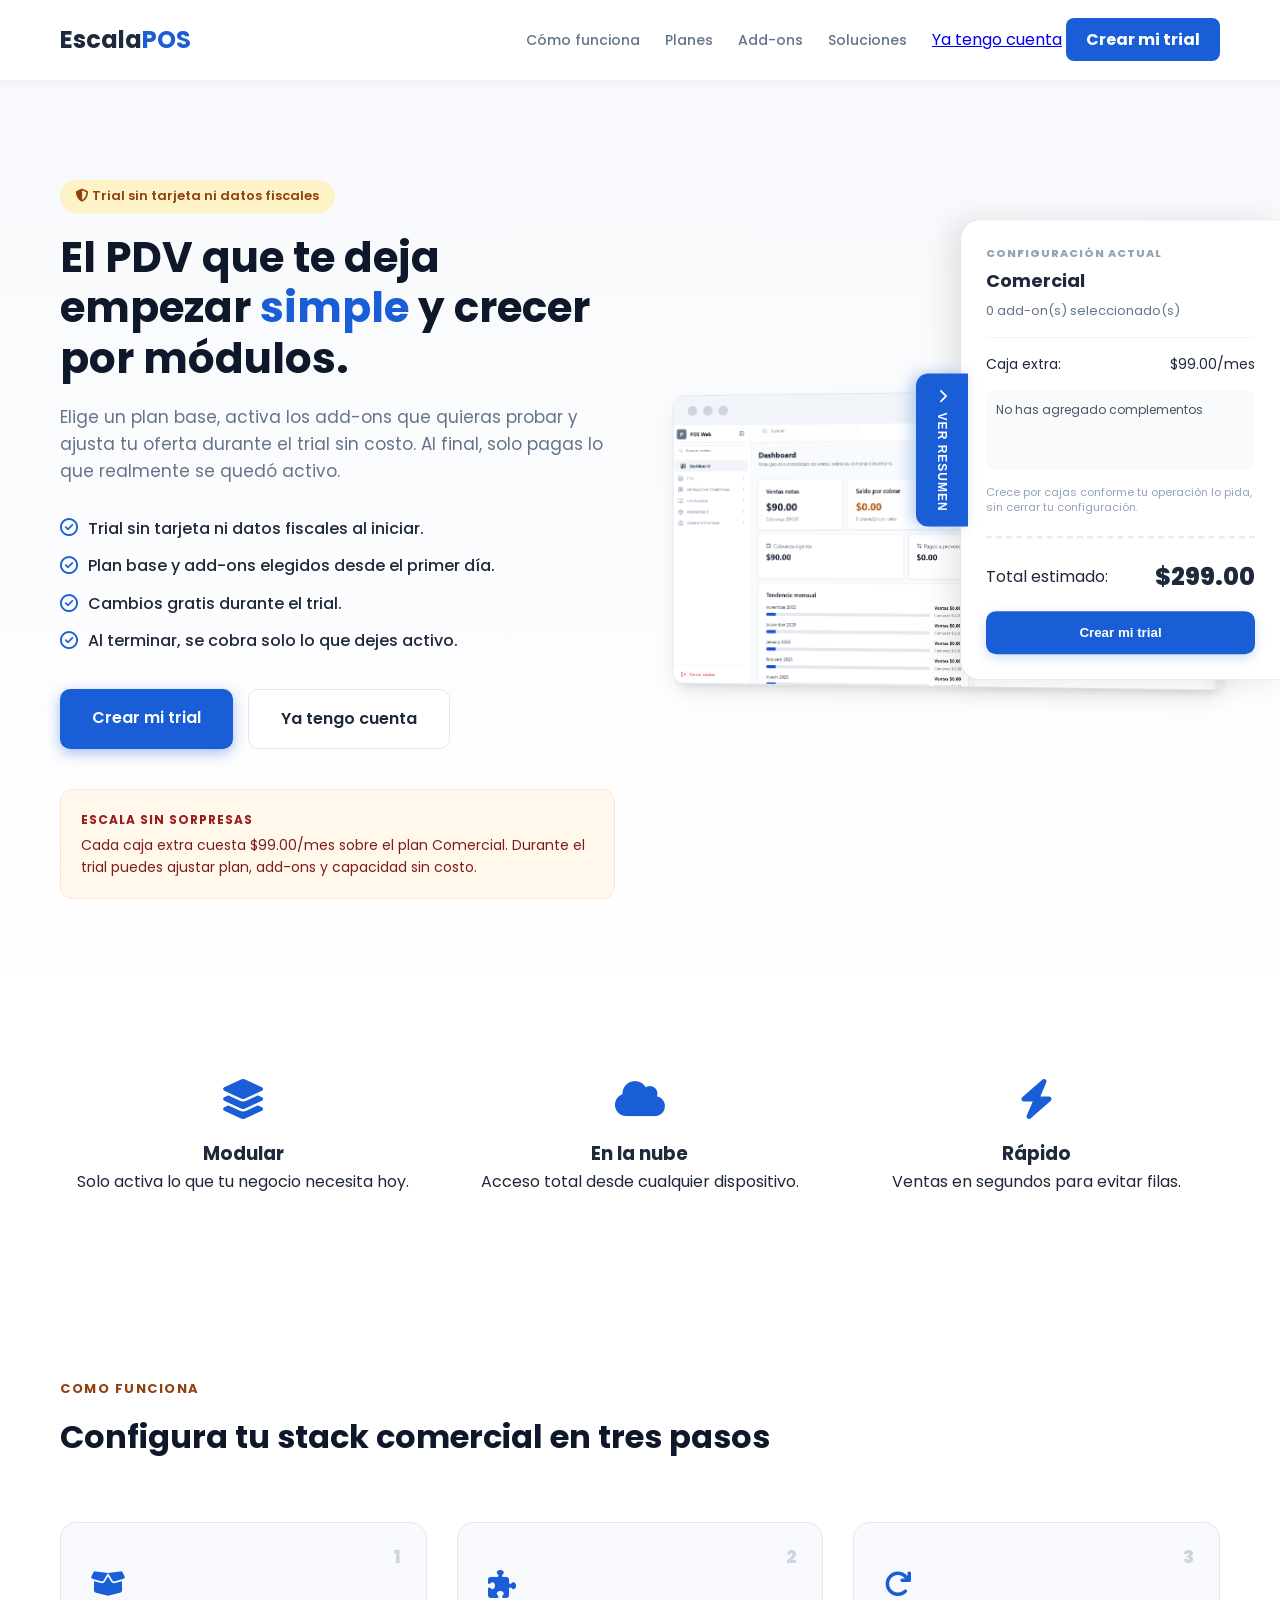
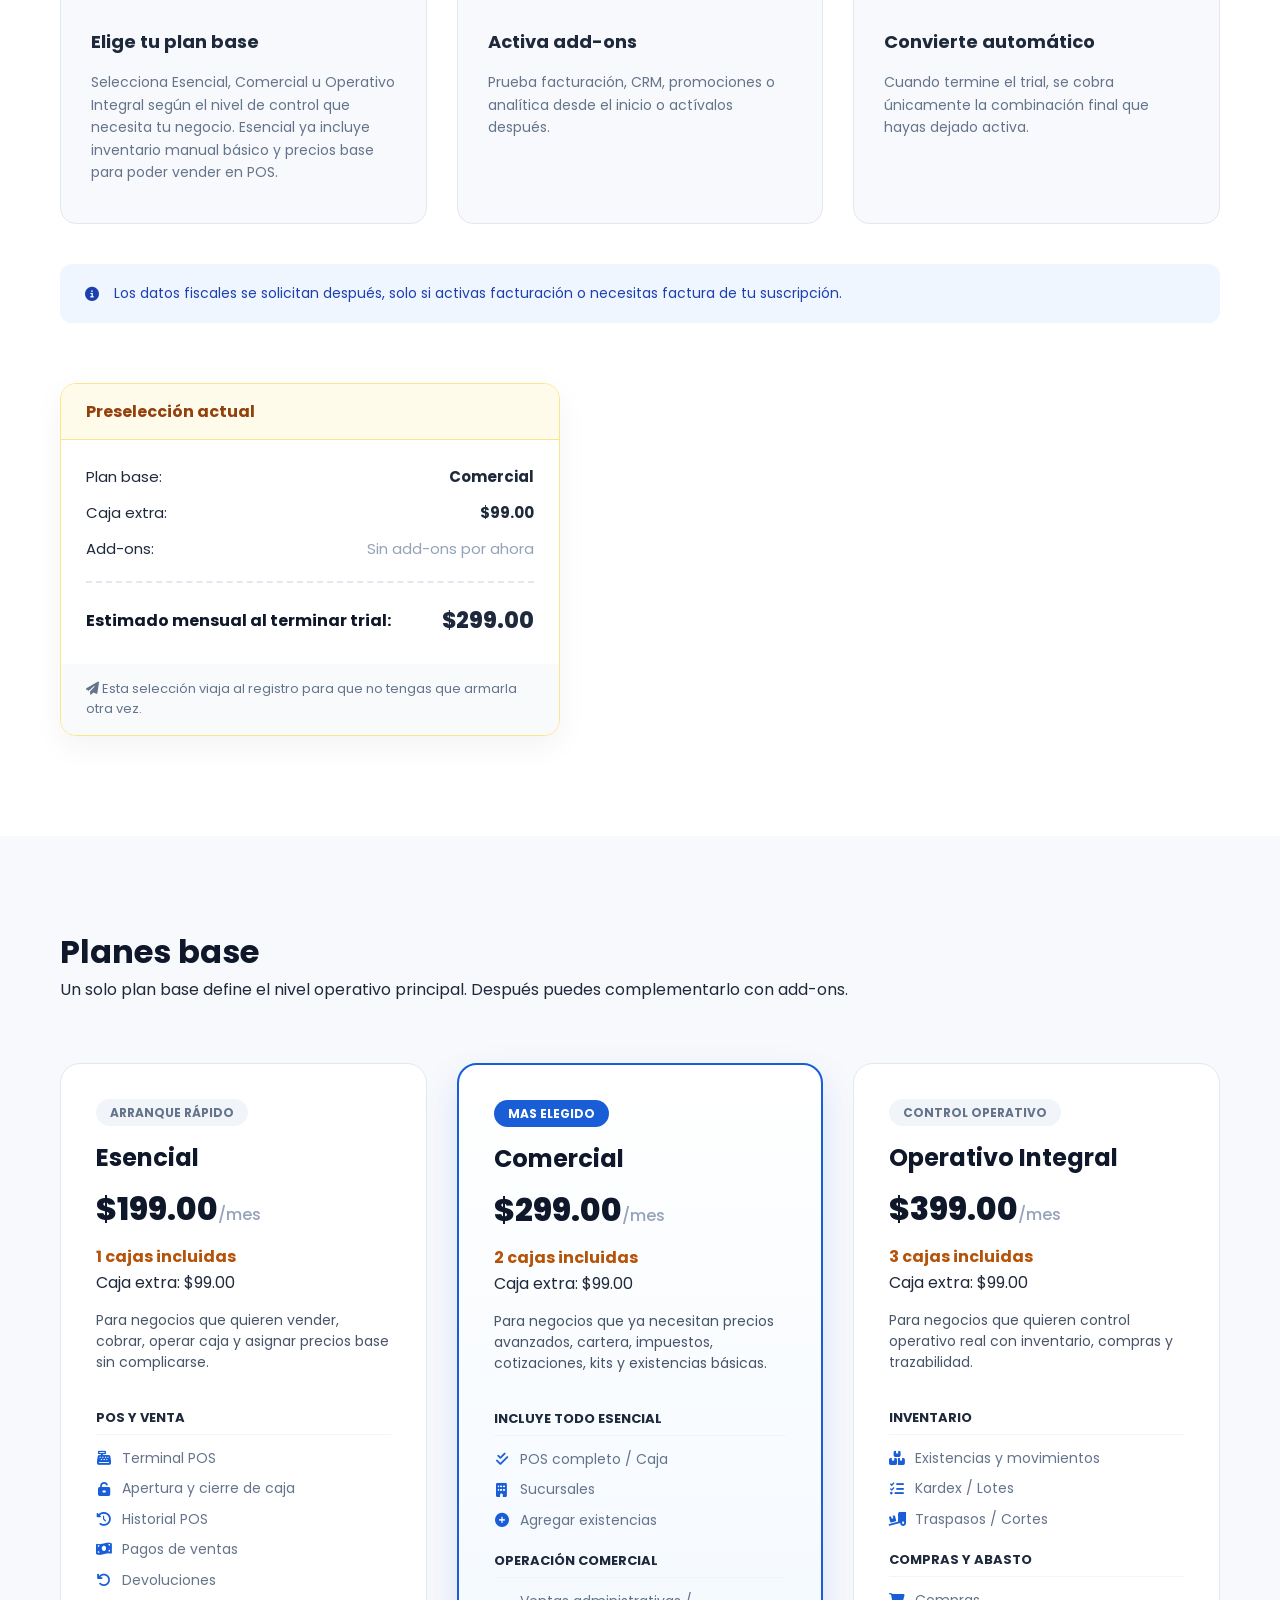
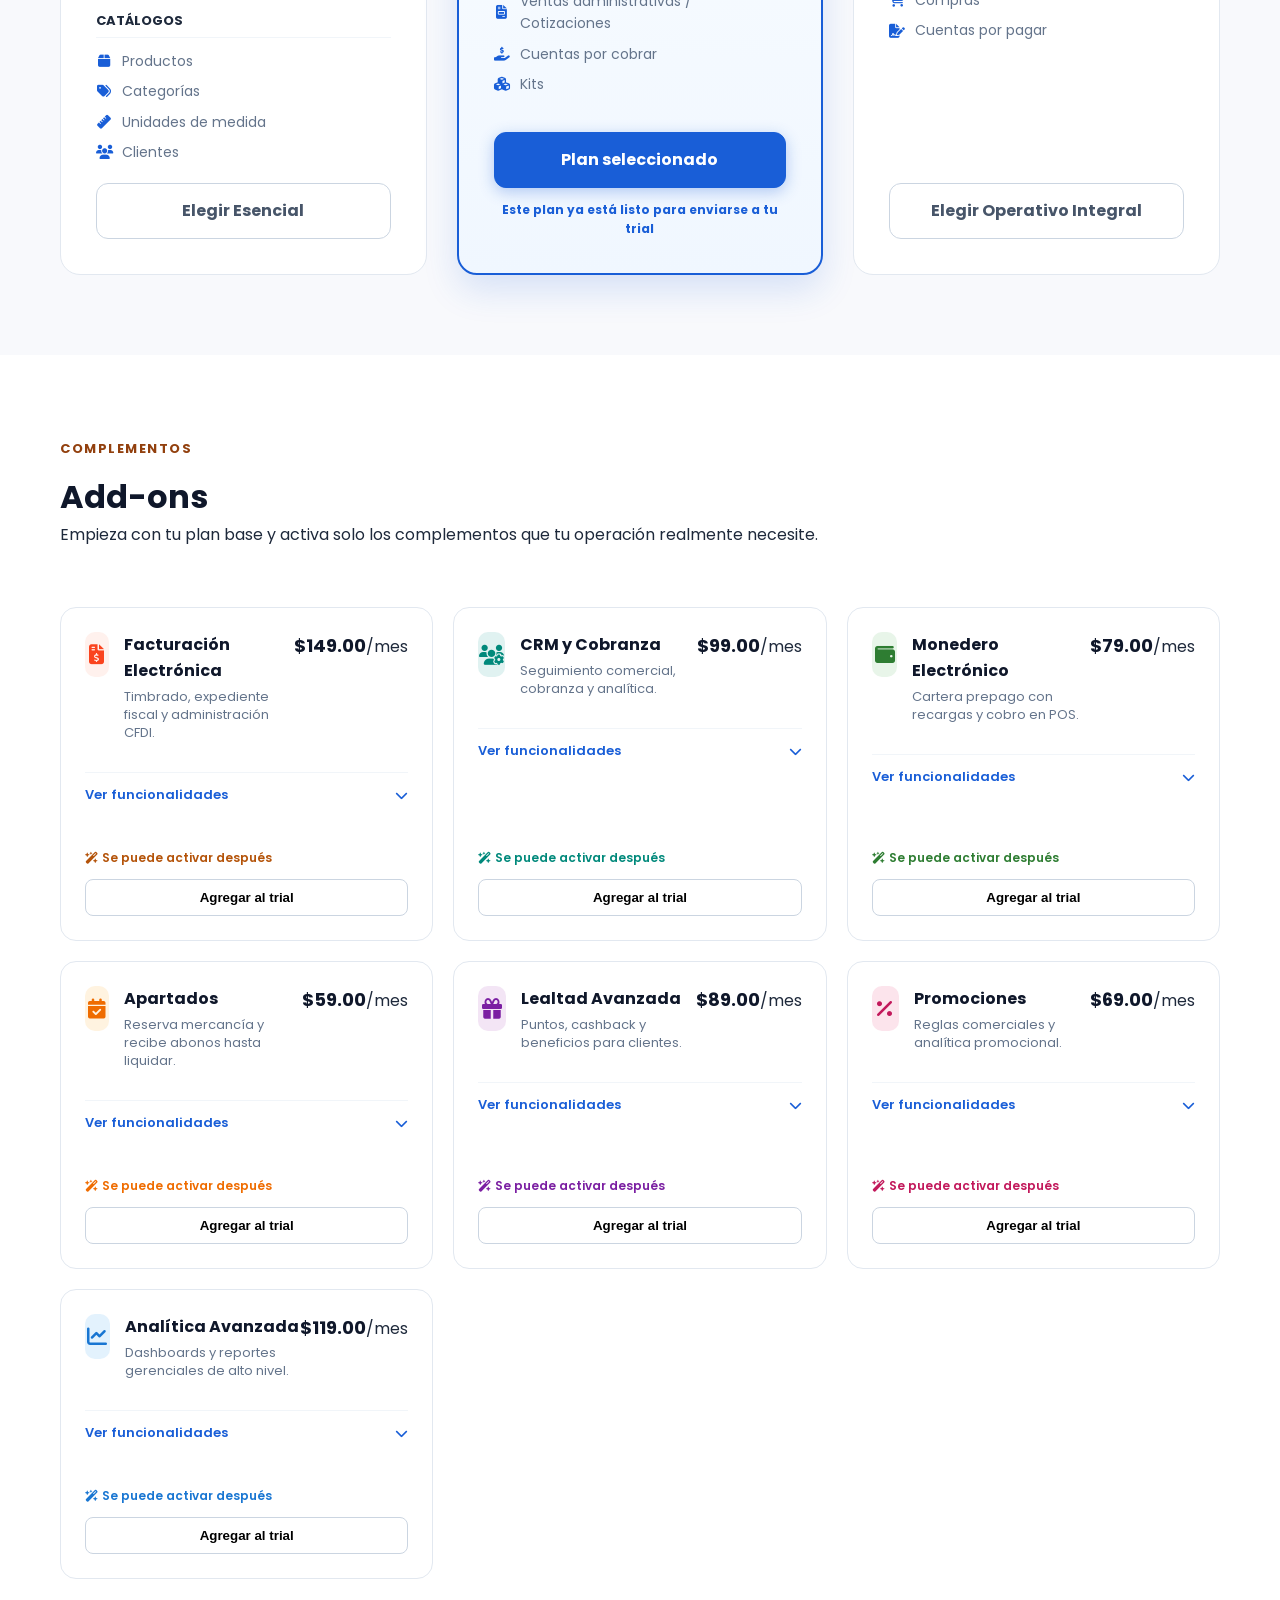
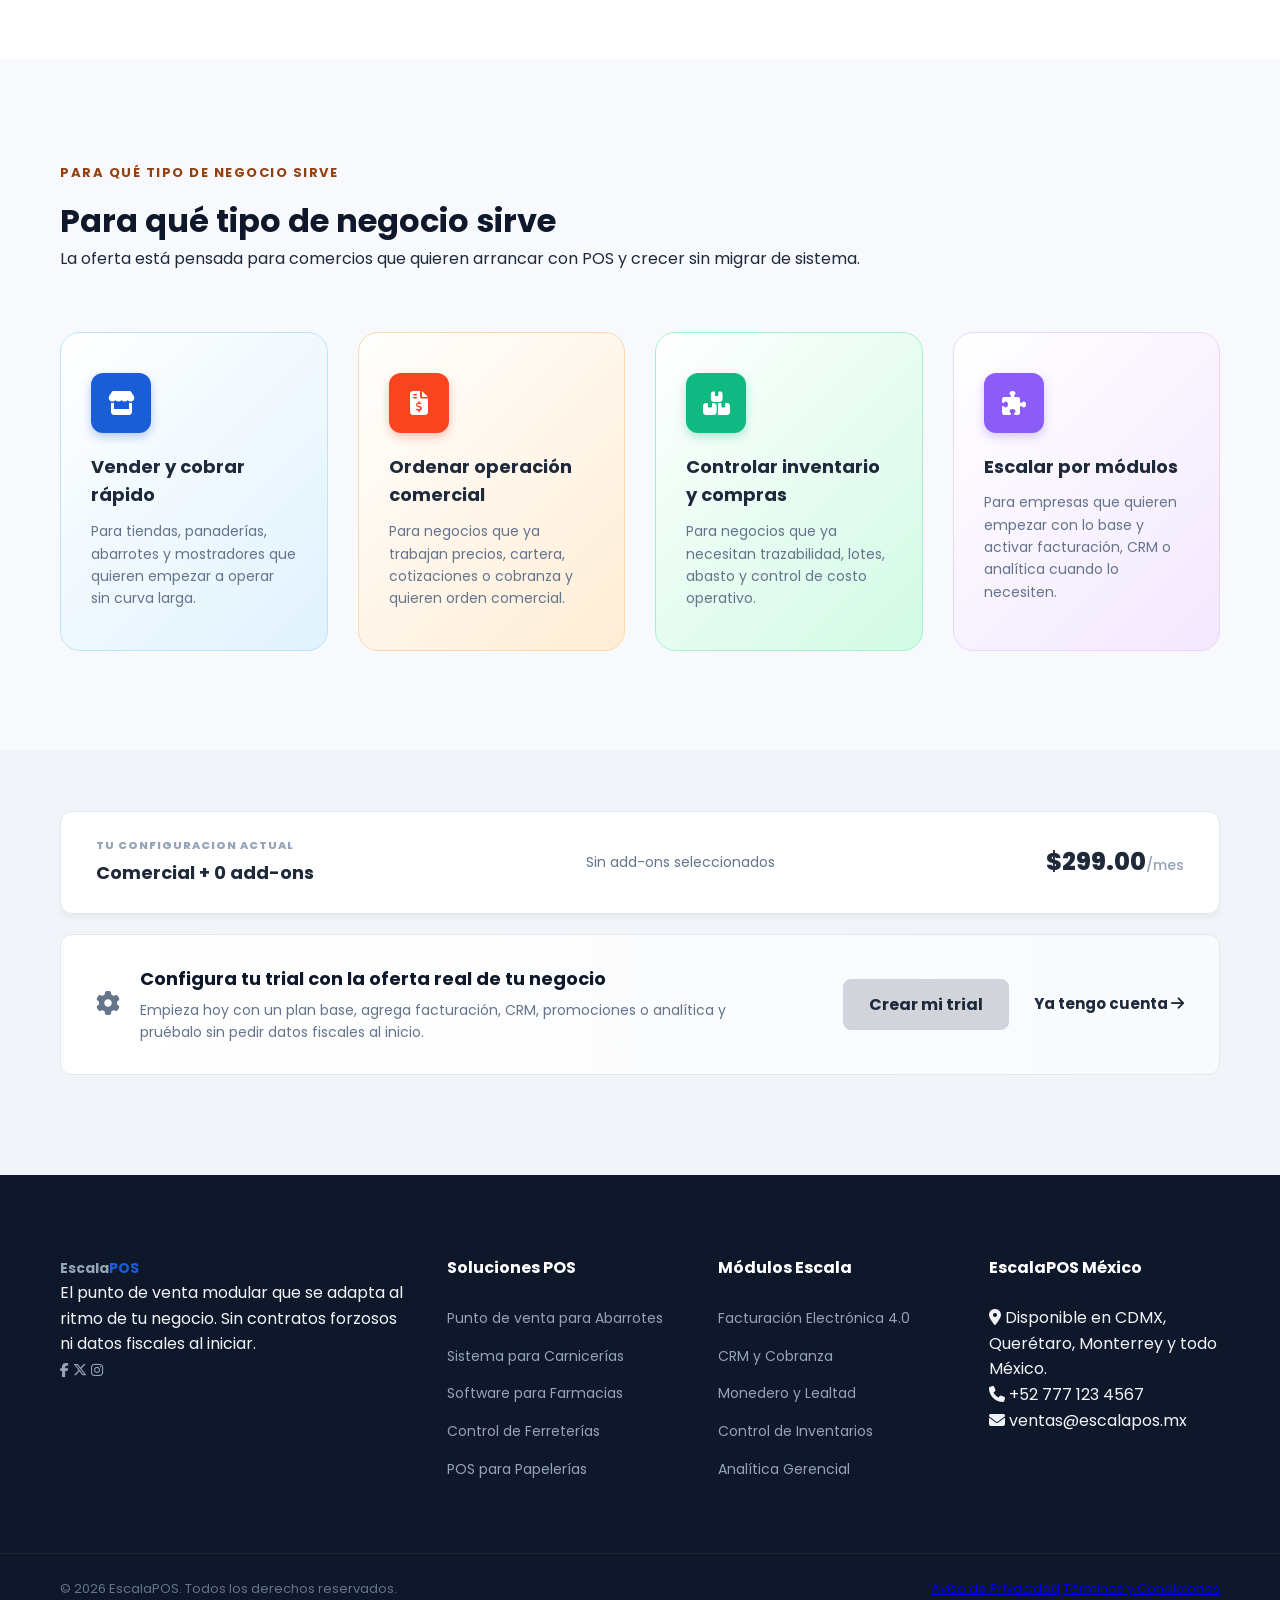
==== index.html @ a1f20545 "change name" ====
<!DOCTYPE html>
<html lang="es">
<head>
    <meta charset="UTF-8">
    <meta name="viewport" content="width=device-width, initial-scale=1.0">
    <title>EscalaPOS | El PDV Modular que crece contigo</title>
    <link href="https://fonts.googleapis.com/css2?family=Poppins:wght@300;400;500;600;700&display=swap" rel="stylesheet">
    <link rel="stylesheet" href="https://cdnjs.cloudflare.com/ajax/libs/font-awesome/6.5.1/css/all.min.css">
    <link rel="stylesheet" href="styles.css">
    
</head>
<body>

    <header class="main-navbar">
    <div class="container nav-container">
        <a href="#" class="logo">Escala<span>POS</span></a>
        
        <div class="menu-toggle" id="mobile-menu">
            <span class="bar"></span>
            <span class="bar"></span>
            <span class="bar"></span>
        </div>

        <nav class="nav-menu">
            <ul class="nav-list">
                <li><a href="#pasos" class="nav-link">Cómo funciona</a></li>
                <li><a href="#precios" class="nav-link">Planes</a></li>
                <li><a href="#modulos" class="nav-link">Add-ons</a></li>
                <li><a href="#soluciones" class="nav-link">Soluciones</a></li>
                <li class="nav-btns">
                    <a href="#" class="btn-login">Ya tengo cuenta</a>
                    <a href="#" class="btn-trial-nav">Crear mi trial</a>
                </li>
            </ul>
        </nav>
    </div>
</header>

    <section class="hero">
        <div class="container grid-hero">
            <div class="hero-text">
                <span class="badge-trial">
                    <i class="fa-solid fa-shield-halved"></i> Trial sin tarjeta ni datos fiscales
                </span>
                <h1>El PDV que te deja empezar <strong>simple</strong> y crecer por módulos.</h1>
                <p>Elige un plan base, activa los add-ons que quieras probar y ajusta tu oferta durante el trial sin costo. Al final, solo pagas lo que realmente se quedó activo.</p>
                
                <ul class="hero-bullets">
                    <li><i class="fa-regular fa-circle-check"></i> Trial sin tarjeta ni datos fiscales al iniciar.</li>
                    <li><i class="fa-regular fa-circle-check"></i> Plan base y add-ons elegidos desde el primer día.</li>
                    <li><i class="fa-regular fa-circle-check"></i> Cambios gratis durante el trial.</li>
                    <li><i class="fa-regular fa-circle-check"></i> Al terminar, se cobra solo lo que dejes activo.</li>
                </ul>

                <div class="hero-btns">
                    <a href="#" class="btn-primary">Crear mi trial</a>
                    <a href="#" class="btn-secondary">Ya tengo cuenta</a>
                </div>

                <div class="hero-alert">
                    <p><strong>ESCALA SIN SORPRESAS</strong></p>
                    <p>Cada caja extra cuesta $99.00/mes sobre el plan Comercial. Durante el trial puedes ajustar plan, add-ons y capacidad sin costo.</p>
                </div>
            </div>

            <div class="hero-image">
                <div class="dashboard-preview">
                    <div class="window-bar">
                        <span></span><span></span><span></span>
                    </div>
                    <img src="/media/escalapos.png" alt="EscalaPOS Dashboard">
                </div>
            </div>
        </div>
    </section>

    <section class="features-icons container" id="funciones">
        <div class="feature-item">
            <i class="fa-solid fa-layer-group"></i>
            <h3>Modular</h3>
            <p>Solo activa lo que tu negocio necesita hoy.</p>
        </div>
        <div class="feature-item">
            <i class="fa-solid fa-cloud"></i>
            <h3>En la nube</h3>
            <p>Acceso total desde cualquier dispositivo.</p>
        </div>
        <div class="feature-item">
            <i class="fa-solid fa-bolt"></i>
            <h3>Rápido</h3>
            <p>Ventas en segundos para evitar filas.</p>
        </div>
    </section>
    <section class="how-it-works" id="pasos">
    <div class="container">
        <div class="section-header">
            <span class="sub-title">COMO FUNCIONA</span>
            <h2 class="section-title">Configura tu stack comercial en tres pasos</h2>
        </div>

        <div class="steps-grid">
            <div class="step-card">
                <div class="step-number">1</div>
                <div class="step-content">
                    <div class="step-icon"><i class="fa-solid fa-box-open"></i></div> <h3>Elige tu plan base</h3>
                    <p>Selecciona Esencial, Comercial u Operativo Integral según el nivel de control que necesita tu negocio. Esencial ya incluye inventario manual básico y precios base para poder vender en POS.</p>
                </div>
            </div>

            <div class="step-card">
                <div class="step-number">2</div>
                <div class="step-content">
                    <div class="step-icon"><i class="fa-solid fa-puzzle-piece"></i></div> <h3>Activa add-ons</h3>
                    <p>Prueba facturación, CRM, promociones o analítica desde el inicio o actívalos después.</p>
                </div>
            </div>

            <div class="step-card">
                <div class="step-number">3</div>
                <div class="step-content">
                    <div class="step-icon"><i class="fa-solid fa-arrow-rotate-right"></i></div> <h3>Convierte automático</h3>
                    <p>Cuando termine el trial, se cobra únicamente la combinación final que hayas dejado activa.</p>
                </div>
            </div>
        </div>

        <div class="info-banner">
            <i class="fa-solid fa-circle-info"></i>
            <p>Los datos fiscales se solicitan después, solo si activas facturación o necesitas factura de tu suscripción.</p>
        </div>
        

        <div class="preselection-card">
            <div class="pre-header">
                <h3>Preselección actual</h3>
            </div>
            <div class="pre-body">
                <div class="pre-item">
                    <span>Plan base:</span>
                    <strong>Comercial</strong>
                </div>
                <div class="pre-item">
                    <span>Caja extra:</span>
                    <strong>$99.00</strong>
                </div>
                <div class="pre-item">
                    <span>Add-ons:</span>
                    <span class="text-muted">Sin add-ons por ahora</span>
                </div>
                <div class="pre-total">
                    <span>Estimado mensual al terminar trial:</span>
                    <span class="price-tag">$299.00</span>
                </div>
            </div>
            <div class="pre-footer">
                <p><i class="fa-solid fa-paper-plane"></i> Esta selección viaja al registro para que no tengas que armarla otra vez.</p>
            </div>
        </div>
    </div>
</section>
<section class="pricing-section" id="precios">
    <div class="container">
        <div class="section-header">
            <h2 class="section-title">Planes base</h2>
            <p class="section-desc">Un solo plan base define el nivel operativo principal. Después puedes complementarlo con add-ons.</p>
        </div>

        <div class="pricing-grid">
            <div class="price-card">
                <div class="card-top">
                    <span class="badge-status">Arranque rápido</span>
                    <div class="price-header">
                        <h3>Esencial</h3>
                        <div class="amount">
                            <span class="value">$199.00</span><span class="period">/mes</span>
                        </div>
                    </div>
                    <p class="boxes-included">1 cajas incluidas</p>
                    <p class="extra-cost">Caja extra: $99.00</p>
                    <p class="card-pitch">Para negocios que quieren vender, cobrar, operar caja y asignar precios base sin complicarse.</p>
                </div>

                <div class="card-features">
                    <div class="feature-group">
                        <h4>POS y venta</h4>
                        <ul>
                            <li><i class="fa fa-cash-register"></i> Terminal POS</li>
                            <li><i class="fa fa-unlock-keyhole"></i> Apertura y cierre de caja</li>
                            <li><i class="fa fa-history"></i> Historial POS</li>
                            <li><i class="fa fa-money-bill-wave"></i> Pagos de ventas</li>
                            <li><i class="fa fa-arrow-rotate-left"></i> Devoluciones</li>
                        </ul>
                    </div>
                    <div class="feature-group">
                        <h4>Catálogos</h4>
                        <ul>
                            <li><i class="fa fa-box"></i> Productos</li>
                            <li><i class="fa fa-tags"></i> Categorías</li>
                            <li><i class="fa fa-ruler"></i> Unidades de medida</li>
                            <li><i class="fa fa-users"></i> Clientes</li>
                        </ul>
                    </div>
                </div>
                <div class="card-action">
                    <a href="#" class="btn-plan">Elegir Esencial</a>
                </div>
            </div>

            <div class="price-card selected">
                <div class="card-top">
                    <span class="badge-status highlight">Mas elegido</span>
                    <div class="price-header">
                        <h3>Comercial</h3>
                        <div class="amount">
                            <span class="value">$299.00</span><span class="period">/mes</span>
                        </div>
                    </div>
                    <p class="boxes-included">2 cajas incluidas</p>
                    <p class="extra-cost">Caja extra: $99.00</p>
                    <p class="card-pitch">Para negocios que ya necesitan precios avanzados, cartera, impuestos, cotizaciones, kits y existencias básicas.</p>
                </div>

                <div class="card-features">
                    <div class="feature-group">
                        <h4>Incluye todo Esencial</h4>
                        <ul>
                            <li><i class="fa fa-check-double"></i> POS completo / Caja</li>
                            <li><i class="fa fa-building"></i> Sucursales</li>
                            <li><i class="fa fa-plus-circle"></i> Agregar existencias</li>
                        </ul>
                    </div>
                    <div class="feature-group">
                        <h4>Operación comercial</h4>
                        <ul>
                            <li><i class="fa fa-file-invoice"></i> Ventas administrativas / Cotizaciones</li>
                            <li><i class="fa fa-hand-holding-dollar"></i> Cuentas por cobrar</li>
                            <li><i class="fa fa-cubes"></i> Kits</li>
                        </ul>
                    </div>
                </div>
                <div class="card-action">
                    <a href="#" class="btn-plan is-active">Plan seleccionado</a>
                    <p class="selection-msg">Este plan ya está listo para enviarse a tu trial</p>
                </div>
            </div>

            <div class="price-card">
                <div class="card-top">
                    <span class="badge-status">Control operativo</span>
                    <div class="price-header">
                        <h3>Operativo Integral</h3>
                        <div class="amount">
                            <span class="value">$399.00</span><span class="period">/mes</span>
                        </div>
                    </div>
                    <p class="boxes-included">3 cajas incluidas</p>
                    <p class="extra-cost">Caja extra: $99.00</p>
                    <p class="card-pitch">Para negocios que quieren control operativo real con inventario, compras y trazabilidad.</p>
                </div>
                <div class="card-features">
                    <div class="feature-group">
                        <h4>Inventario</h4>
                        <ul>
                            <li><i class="fa fa-boxes-stacked"></i> Existencias y movimientos</li>
                            <li><i class="fa fa-list-check"></i> Kardex / Lotes</li>
                            <li><i class="fa fa-truck-ramp-box"></i> Traspasos / Cortes</li>
                        </ul>
                    </div>
                    <div class="feature-group">
                        <h4>Compras y abasto</h4>
                        <ul>
                            <li><i class="fa fa-cart-shopping"></i> Compras</li>
                            <li><i class="fa fa-file-signature"></i> Cuentas por pagar</li>
                        </ul>
                    </div>
                </div>
                <div class="card-action">
                    <a href="#" class="btn-plan">Elegir Operativo Integral</a>
                </div>
            </div>
        </div>
    </div>
</section>
<section class="addons-section" id="modulos">
    <div class="container">
        <div class="section-header">
            <span class="sub-title">COMPLEMENTOS</span>
            <h2 class="section-title">Add-ons</h2>
            <p class="section-desc">Empieza con tu plan base y activa solo los complementos que tu operación realmente necesite.</p>
        </div>

        <div class="addons-grid">
            
            <div class="addon-card">
                <div class="addon-header">
                    <div class="addon-info">
                        <div class="addon-icon" style="background:#fff1ed; color:#fa441f;"><i class="fa-solid fa-file-invoice-dollar"></i></div>
                        <div>
                            <h3>Facturación Electrónica</h3>
                            <p class="addon-short-desc">Timbrado, expediente fiscal y administración CFDI.</p>
                        </div>
                    </div>
                    <div class="addon-price"><strong>$149.00</strong><span>/mes</span></div>
                </div>
                <details class="addon-details">
                    <summary>Ver funcionalidades <i class="fa-solid fa-chevron-down"></i></summary>
                    <ul>
                        <li><i class="fa-regular fa-circle-check"></i> Configuración fiscal</li>
                        <li><i class="fa-regular fa-circle-check"></i> Certificados SAT</li>
                        <li><i class="fa-regular fa-circle-check"></i> PAC central administrado</li>
                        <li><i class="fa-regular fa-circle-check"></i> Preview de factura</li>
                        <li><i class="fa-regular fa-circle-check"></i> Timbrado real</li>
                        <li><i class="fa-regular fa-circle-check"></i> XML y PDF</li>
                        <li><i class="fa-regular fa-circle-check"></i> Historial fiscal</li>
                        <li><i class="fa-regular fa-circle-check"></i> Expediente fiscal del negocio</li>
                    </ul>
                </details>
                <div class="addon-footer">
                    <span class="can-activate"><i class="fa-solid fa-wand-magic-sparkles"></i> Se puede activar después</span>
                    <button class="btn-addon-add" onclick="toggleAddon(this, 149)">Agregar al trial</button>
                </div>
            </div>

            <div class="addon-card">
                <div class="addon-header">
                    <div class="addon-info">
                        <div class="addon-icon" style="background:#e0f2f1; color:#00897b;"><i class="fa-solid fa-users-gear"></i></div>
                        <div>
                            <h3>CRM y Cobranza</h3>
                            <p class="addon-short-desc">Seguimiento comercial, cobranza y analítica.</p>
                        </div>
                    </div>
                    <div class="addon-price"><strong>$99.00</strong><span>/mes</span></div>
                </div>
                <details class="addon-details">
                    <summary>Ver funcionalidades <i class="fa-solid fa-chevron-down"></i></summary>
                    <ul>
                        <li><i class="fa-regular fa-circle-check"></i> CRM</li>
                        <li><i class="fa-regular fa-circle-check"></i> Seguimiento comercial</li>
                        <li><i class="fa-regular fa-circle-check"></i> Gestión de clientes</li>
                        <li><i class="fa-regular fa-circle-check"></i> Dashboard de cobranza</li>
                        <li><i class="fa-regular fa-circle-check"></i> Antigüedad de saldos</li>
                        <li><i class="fa-regular fa-circle-check"></i> Calendario de cobranza integrado</li>
                    </ul>
                </details>
                <div class="addon-footer">
                    <span class="can-activate" style="color:#00897b;"><i class="fa-solid fa-wand-magic-sparkles"></i> Se puede activar después</span>
                    <button class="btn-addon-add" onclick="toggleAddon(this, 99)">Agregar al trial</button>
                </div>
            </div>

            <div class="addon-card">
                <div class="addon-header">
                    <div class="addon-info">
                        <div class="addon-icon" style="background:#e8f5e9; color:#2e7d32;"><i class="fa-solid fa-wallet"></i></div>
                        <div>
                            <h3>Monedero Electrónico</h3>
                            <p class="addon-short-desc">Cartera prepago con recargas y cobro en POS.</p>
                        </div>
                    </div>
                    <div class="addon-price"><strong>$79.00</strong><span>/mes</span></div>
                </div>
                <details class="addon-details">
                    <summary>Ver funcionalidades <i class="fa-solid fa-chevron-down"></i></summary>
                    <ul>
                        <li><i class="fa-regular fa-circle-check"></i> Recargas manuales en POS y backoffice</li>
                        <li><i class="fa-regular fa-circle-check"></i> Saldo por cliente</li>
                        <li><i class="fa-regular fa-circle-check"></i> Movimientos auditados</li>
                        <li><i class="fa-regular fa-circle-check"></i> Cobro con monedero en POS</li>
                        <li><i class="fa-regular fa-circle-check"></i> Pagos mixtos</li>
                        <li><i class="fa-regular fa-circle-check"></i> Devoluciones al monedero</li>
                    </ul>
                </details>
                <div class="addon-footer">
                    <span class="can-activate" style="color:#2e7d32;"><i class="fa-solid fa-wand-magic-sparkles"></i> Se puede activar después</span>
                    <button class="btn-addon-add" onclick="toggleAddon(this, 79)">Agregar al trial</button>
                </div>
            </div>

            <div class="addon-card">
                <div class="addon-header">
                    <div class="addon-info">
                        <div class="addon-icon" style="background:#fff3e0; color:#ef6c00;"><i class="fa-solid fa-calendar-check"></i></div>
                        <div>
                            <h3>Apartados</h3>
                            <p class="addon-short-desc">Reserva mercancía y recibe abonos hasta liquidar.</p>
                        </div>
                    </div>
                    <div class="addon-price"><strong>$59.00</strong><span>/mes</span></div>
                </div>
                <details class="addon-details">
                    <summary>Ver funcionalidades <i class="fa-solid fa-chevron-down"></i></summary>
                    <ul>
                        <li><i class="fa-regular fa-circle-check"></i> Crear apartados</li>
                        <li><i class="fa-regular fa-circle-check"></i> Recibir abonos</li>
                        <li><i class="fa-regular fa-circle-check"></i> Liquidar y entregar despues</li>
                        <li><i class="fa-regular fa-circle-check"></i> Reserva de mercancia</li>
                        <li><i class="fa-regular fa-circle-check"></i> Consulta de apartados por cliente</li>
                        <li><i class="fa-regular fa-circle-check"></i> Operacion en POS y backoffice</li>
                    </ul>
                </details>
                <div class="addon-footer">
                    <span class="can-activate" style="color:#ef6c00;"><i class="fa-solid fa-wand-magic-sparkles"></i> Se puede activar después</span>
                    <button class="btn-addon-add" onclick="toggleAddon(this, 59)">Agregar al trial</button>
                </div>
            </div>

            <div class="addon-card">
                <div class="addon-header">
                    <div class="addon-info">
                        <div class="addon-icon" style="background:#f3e5f5; color:#7b1fa2;"><i class="fa-solid fa-gift"></i></div>
                        <div>
                            <h3>Lealtad Avanzada</h3>
                            <p class="addon-short-desc">Puntos, cashback y beneficios para clientes.</p>
                        </div>
                    </div>
                    <div class="addon-price"><strong>$89.00</strong><span>/mes</span></div>
                </div>
                <details class="addon-details">
                    <summary>Ver funcionalidades <i class="fa-solid fa-chevron-down"></i></summary>
                    <ul>
                        <li><i class="fa-regular fa-circle-check"></i> Puntos por venta</li>
                        <li><i class="fa-regular fa-circle-check"></i> Cashback al monedero</li>
                        <li><i class="fa-regular fa-circle-check"></i> Bonos por recarga</li>
                        <li><i class="fa-regular fa-circle-check"></i> Conversion de puntos</li>
                        <li><i class="fa-regular fa-circle-check"></i> Expiracion de puntos</li>
                        <li><i class="fa-regular fa-circle-check"></i> Beneficios avanzados por cliente</li>
                    </ul>
                </details>
                <div class="addon-footer">
                    <span class="can-activate" style="color:#7b1fa2;"><i class="fa-solid fa-wand-magic-sparkles"></i> Se puede activar después</span>
                    <button class="btn-addon-add" onclick="toggleAddon(this, 89)">Agregar al trial</button>
                </div>
            </div>

            <div class="addon-card">
                <div class="addon-header">
                    <div class="addon-info">
                        <div class="addon-icon" style="background:#fce4ec; color:#c2185b;"><i class="fa-solid fa-percent"></i></div>
                        <div>
                            <h3>Promociones</h3>
                            <p class="addon-short-desc">Reglas comerciales y analítica promocional.</p>
                        </div>
                    </div>
                    <div class="addon-price"><strong>$69.00</strong><span>/mes</span></div>
                </div>
                <details class="addon-details">
                    <summary>Ver funcionalidades <i class="fa-solid fa-chevron-down"></i></summary>
                    <ul>
                        <li><i class="fa-regular fa-circle-check"></i> Promociones comerciales</li>
                        <li><i class="fa-regular fa-circle-check"></i> Base para reglas promocionales futuras</li>
                        <li><i class="fa-regular fa-circle-check"></i> Dashboard de promociones</li>
                        <li><i class="fa-regular fa-circle-check"></i> Seguimiento de resultados</li>
                    </ul>
                </details>
                <div class="addon-footer">
                    <span class="can-activate" style="color:#c2185b;"><i class="fa-solid fa-wand-magic-sparkles"></i> Se puede activar después</span>
                    <button class="btn-addon-add" onclick="toggleAddon(this, 69)">Agregar al trial</button>
                </div>
            </div>

            <div class="addon-card">
                <div class="addon-header">
                    <div class="addon-info">
                        <div class="addon-icon" style="background:#e3f2fd; color:#1976d2;"><i class="fa-solid fa-chart-line"></i></div>
                        <div>
                            <h3>Analítica Avanzada</h3>
                            <p class="addon-short-desc">Dashboards y reportes gerenciales de alto nivel.</p>
                        </div>
                    </div>
                    <div class="addon-price"><strong>$119.00</strong><span>/mes</span></div>
                </div>
                <details class="addon-details">
                    <summary>Ver funcionalidades <i class="fa-solid fa-chevron-down"></i></summary>
                    <ul>
                        <li><i class="fa-regular fa-circle-check"></i> Dashboard de ventas</li>
                        <li><i class="fa-regular fa-circle-check"></i> utilidad y margen</li>
                        <li><i class="fa-regular fa-circle-check"></i> Analitica de inventario</li>
                        <li><i class="fa-regular fa-circle-check"></i> Analitica de compras</li>
                        <li><i class="fa-regular fa-circle-check"></i> Reportes gerenciales</li>
                        <li><i class="fa-regular fa-circle-check"></i> Visibilidad multi-sucursal</li>
                    </ul>
                </details>
                <div class="addon-footer">
                    <span class="can-activate" style="color:#1976d2;"><i class="fa-solid fa-wand-magic-sparkles"></i> Se puede activar después</span>
                    <button class="btn-addon-add" onclick="toggleAddon(this, 119)">Agregar al trial</button>
                </div>
            </div>

        </div>
    </div>
</section>
<section class="business-types" id="soluciones">
    <div class="container">
        <div class="section-header text-left">
            <span class="sub-title">PARA QUÉ TIPO DE NEGOCIO SIRVE</span>
            <h2 class="section-title">Para qué tipo de negocio sirve</h2>
            <p class="section-desc">La oferta está pensada para comercios que quieren arrancar con POS y crecer sin migrar de sistema.</p>
        </div>

        <div class="business-grid">
            <div class="business-card card-azul">
                <div class="card-icon">
                    <i class="fa-solid fa-store"></i>
                </div>
                <h3>Vender y cobrar rápido</h3>
                <p>Para tiendas, panaderías, abarrotes y mostradores que quieren empezar a operar sin curva larga.</p>
            </div>

            <div class="business-card card-naranja">
                <div class="card-icon">
                    <i class="fa-solid fa-file-invoice-dollar"></i>
                </div>
                <h3>Ordenar operación comercial</h3>
                <p>Para negocios que ya trabajan precios, cartera, cotizaciones o cobranza y quieren orden comercial.</p>
            </div>

            <div class="business-card card-verde">
                <div class="card-icon">
                    <i class="fa-solid fa-boxes-stacked"></i>
                </div>
                <h3>Controlar inventario y compras</h3>
                <p>Para negocios que ya necesitan trazabilidad, lotes, abasto y control de costo operativo.</p>
            </div>

            <div class="business-card card-purpura">
                <div class="card-icon">
                    <i class="fa-solid fa-puzzle-piece"></i>
                </div>
                <h3>Escalar por módulos</h3>
                <p>Para empresas que quieren empezar con lo base y activar facturación, CRM o analítica cuando lo necesiten.</p>
            </div>
        </div>
    </div>
</section>
<section class="final-config" id="configuracion">
    <div class="container">
        
        <div class="summary-card">
            <div class="summary-header">
                <div class="summary-title">
                    <span class="label">TU CONFIGURACION ACTUAL</span>
                    <h3 id="display-plan-name">Comercial + 0 add-ons</h3>
                </div>
                <div class="summary-list-names">
                    <p id="display-addons-list">Sin add-ons seleccionados</p>
                </div>
                <div class="summary-total">
                    <h2 id="total-price">$299.00<span>/mes</span></h2>
                </div>
            </div>
        </div>

        <div class="cta-final-card">
            <div class="cta-content">
                <div class="cta-icon">
                    <i class="fa-solid fa-gear"></i>
                </div>
                <div class="cta-text">
                    <h4>Configura tu trial con la oferta real de tu negocio</h4>
                    <p>Empieza hoy con un plan base, agrega facturación, CRM, promociones o analítica y pruébalo sin pedir datos fiscales al inicio.</p>
                </div>
            </div>
            <div class="cta-actions">
                <a href="#" class="btn-primary-large">Crear mi trial</a>
                <a href="#" class="btn-link">Ya tengo cuenta <i class="fa-solid fa-arrow-right"></i></a>
            </div>
        </div>

    </div>
</section>
<div class="summary-widget" id="summaryWidget">
    <button class="widget-toggle" id="toggleWidget">
        <i class="fa-solid fa-chevron-left"></i>
        <span class="toggle-text">Ver resumen</span>
    </button>

    <div class="widget-content">
        <div class="widget-header">
            <span class="label">CONFIGURACIÓN ACTUAL</span>
            <h3 id="widget-plan-name">Comercial</h3>
            <p id="widget-addons-count">0 add-ons seleccionados</p>
        </div>

        <div class="widget-body">
            <div class="summary-item">
                <span>Caja extra:</span>
                <span>$99.00/mes</span>
            </div>
            <div class="widget-addons-list" id="widget-addons-list">
                <p class="empty-msg">No has agregado complementos</p>
            </div>
            <p class="widget-note">Crece por cajas conforme tu operación lo pida, sin cerrar tu configuración.</p>
        </div>

        <div class="widget-footer">
            <div class="widget-total">
                <span>Total estimado:</span>
                <h2 id="widget-total-price">$299.00</h2>
            </div>
            <button class="btn-primary-widget">Crear mi trial</button>
        </div>
    </div>
</div>
<footer class="footer-seo">
    <div class="container grid-footer">
        <div class="footer-col brand-col">
            <a href="#" class="logo">Escala<span>POS</span></a>
            <p>El punto de venta modular que se adapta al ritmo de tu negocio. Sin contratos forzosos ni datos fiscales al iniciar.</p>
            <div class="social-links">
                <a href="#"><i class="fa-brands fa-facebook-f"></i></a>
                <a href="#"><i class="fa-brands fa-x-twitter"></i></a>
                <a href="#"><i class="fa-brands fa-instagram"></i></a>
            </div>
        </div>

        <div class="footer-col">
            <h4>Soluciones POS</h4>
            <ul>
                <li><a href="#">Punto de venta para Abarrotes</a></li>
                <li><a href="#">Sistema para Carnicerías</a></li>
                <li><a href="#">Software para Farmacias</a></li>
                <li><a href="#">Control de Ferreterías</a></li>
                <li><a href="#">POS para Papelerías</a></li>
            </ul>
        </div>

        <div class="footer-col">
            <h4>Módulos Escala</h4>
            <ul>
                <li><a href="#">Facturación Electrónica 4.0</a></li>
                <li><a href="#">CRM y Cobranza</a></li>
                <li><a href="#">Monedero y Lealtad</a></li>
                <li><a href="#">Control de Inventarios</a></li>
                <li><a href="#">Analítica Gerencial</a></li>
            </ul>
        </div>

        <div class="footer-col">
            <h4>EscalaPOS México</h4>
            <p><i class="fa-solid fa-location-dot"></i> Disponible en CDMX, Querétaro, Monterrey y todo México.</p>
            <p><i class="fa-solid fa-phone"></i> +52 777 123 4567</p>
            <p><i class="fa-solid fa-envelope"></i> ventas@escalapos.mx</p>
        </div>
    </div>

    <div class="footer-bottom">
        <div class="container bottom-flex">
            <p>&copy; 2026 EscalaPOS. Todos los derechos reservados.</p>
            <div class="legal-links">
                <a href="#">Aviso de Privacidad</a>
                <a href="#">Términos y Condiciones</a>
            </div>
        </div>
    </div>
</footer>

<script>
function toggleAddon(btn, price) {
    btn.classList.toggle('selected');
    if (btn.classList.contains('selected')) {
        btn.innerHTML = '<i class="fa-solid fa-check"></i> Agregado al trial';
        btn.style.backgroundColor = '#195ed7';
        btn.style.color = '#fff';
        btn.style.borderColor = '#195ed7';
    } else {
        btn.innerHTML = 'Agregar al trial';
        btn.style.backgroundColor = '#fff';
        btn.style.color = '#475569';
        btn.style.borderColor = '#cbd5e1';
    }
}
</script>

<script>
    document.querySelectorAll('.btn-plan').forEach(button => {
        button.addEventListener('click', function(e) {
            e.preventDefault(); // Evita que salte al hero o recargue

            // 1. Buscamos el contenedor del card padre
            const currentCard = this.closest('.price-card');
            
            // 2. Quitamos la selección de todos los demás
            document.querySelectorAll('.price-card').forEach(card => {
                card.classList.remove('selected');
                const btn = card.querySelector('.btn-plan');
                btn.classList.remove('is-active');
                btn.innerText = btn.getAttribute('data-default-text') || "Elegir Plan";
                
                // Removemos la leyenda si existe
                const msg = card.querySelector('.selection-msg');
                if(msg) msg.remove();
            });

            // 3. Marcamos el actual como seleccionado
            currentCard.classList.add('selected');
            this.classList.add('is-active');
            this.innerText = "Plan seleccionado";

            // 4. Agregamos la leyenda dinámicamente
            const footer = currentCard.querySelector('.card-action');
            const legend = document.createElement('p');
            legend.className = 'selection-msg';
            legend.innerText = 'Este plan ya está listo para enviarse a tu trial';
            footer.appendChild(legend);
        });

        // Guardamos el texto original para cuando se deseleccione
        button.setAttribute('data-default-text', button.innerText);
    });
</script>
<script src="scriptl.js"></script>
</body>
</html>
---- styles.css ----
:root {
    --primary: #195ed7;
    --primary-light: #e8f0fe;
    --secondary: #fa441f;
    --text-dark: #1e293b;
    --text-light: #64748b;
    --bg-light: #f8f9fc;
    --white: #ffffff;
    --border: #e2e8f0;
    --shadow: 0 10px 25px -5px rgba(0, 0, 0, 0.1), 0 8px 10px -6px rgba(0, 0, 0, 0.1);
}

* {
    margin: 0;
    padding: 0;
    box-sizing: border-box;
}

body {
    font-family: 'Poppins', sans-serif;
    color: var(--text-dark);
    background-color: var(--white);
    line-height: 1.6;
}

.container {
    max-width: 1200px;
    margin: 0 auto;
    padding: 0 20px;
}

/* Navbar */
.navbar {
    height: 80px;
    display: flex;
    align-items: center;
    border-bottom: 1px solid var(--border);
    position: sticky;
    top: 0;
    background: rgba(255, 255, 255, 0.95);
    z-index: 1000;
}

.nav-flex {
    display: flex;
    justify-content: space-between;
    align-items: center;
    width: 100%;
}

.logo {
    font-size: 24px;
    font-weight: 700;
    text-decoration: none;
    color: var(--text-dark);
}

.logo span { color: var(--primary); }

.nav-links a {
    text-decoration: none;
    color: var(--text-light);
    margin-left: 25px;
    font-size: 14px;
    font-weight: 500;
    transition: 0.3s;
}

.btn-nav-trial {
    background: var(--primary);
    color: var(--white) !important;
    padding: 10px 20px;
    border-radius: 8px;
}

/* Hero Section */
.hero {
    padding: 100px 0;
    background: linear-gradient(180deg, var(--bg-light) 0%, #ffffff 100%);
}

.grid-hero {
    display: grid;
    grid-template-columns: 1fr 1fr;
    gap: 50px;
    align-items: center;
}

.badge-trial {
    display: inline-block;
    padding: 6px 16px;
    background: #fef3c7;
    color: #92400e;
    border-radius: 50px;
    font-size: 13px;
    font-weight: 600;
    margin-bottom: 20px;
}

.hero-text h1 {
    font-size: 42px;
    line-height: 1.2;
    margin-bottom: 20px;
    color: #0f172a;
}

.hero-text h1 strong { color: var(--primary); }

.hero-text p {
    color: var(--text-light);
    font-size: 17px;
    margin-bottom: 30px;
}

.hero-bullets {
    list-style: none;
    margin-bottom: 35px;
}

.hero-bullets li {
    display: flex;
    align-items: center;
    gap: 10px;
    margin-bottom: 12px;
    font-weight: 500;
    color: var(--text-dark);
}

.hero-bullets i { color: var(--primary); font-size: 18px; }

.hero-btns {
    display: flex;
    gap: 15px;
    margin-bottom: 40px;
}

.btn-primary {
    background: var(--primary);
    color: white;
    padding: 16px 32px;
    border-radius: 10px;
    text-decoration: none;
    font-weight: 600;
    box-shadow: 0 4px 14px 0 rgba(25, 94, 215, 0.39);
}

.btn-secondary {
    background: white;
    border: 1px solid var(--border);
    color: var(--text-dark);
    padding: 16px 32px;
    border-radius: 10px;
    text-decoration: none;
    font-weight: 600;
}

/* Tarjeta de Alerta Escala */
.hero-alert {
    background: #fff8eb;
    border: 1px solid #fee2e2;
    padding: 20px;
    border-radius: 12px;
}

.hero-alert p:first-child {
    color: #991b1b;
    font-size: 12px;
    letter-spacing: 1px;
    margin-bottom: 5px;
}

.hero-alert p:last-child {
    font-size: 14px;
    margin-bottom: 0;
    color: #7f1d1d;
}

/* Imagen y Dashboard Preview */
.dashboard-preview {
    background: var(--white);
    border-radius: 12px;
    box-shadow: var(--shadow);
    border: 1px solid var(--border);
    overflow: hidden;
    transform: perspective(1000px) rotateY(-5deg); /* Efecto ligero 3D */
}

.window-bar {
    background: #f1f5f9;
    padding: 10px 15px;
    display: flex;
    gap: 6px;
}

.window-bar span {
    width: 10px;
    height: 10px;
    border-radius: 50%;
    background: #cbd5e1;
}

.dashboard-preview img {
    width: 100%;
    display: block;
}

/* Features Icons */
.features-icons {
    display: grid;
    grid-template-columns: repeat(3, 1fr);
    gap: 30px;
    padding: 80px 20px;
    text-align: center;
}

.feature-item i {
    font-size: 40px;
    color: var(--primary);
    margin-bottom: 20px;
}

/* Responsive */
@media (max-width: 992px) {
    .grid-hero { grid-template-columns: 1fr; text-align: center; }
    .hero-text { padding-right: 0; }
    .hero-bullets li { justify-content: center; }
    .hero-btns { justify-content: center; }
    .dashboard-preview { transform: none; }
}
.how-it-works {
    padding: 100px 0;
    background-color: #ffffff;
}

.section-header {
    text-align: left;
    margin-bottom: 60px;
}

.sub-title {
    color: #92400e;
    font-weight: 700;
    font-size: 13px;
    letter-spacing: 1.5px;
    text-transform: uppercase;
}

.section-title {
    font-size: 32px;
    font-weight: 700;
    color: #0f172a;
    margin-top: 10px;
}

/* Pasos */
.steps-grid {
    display: grid;
    grid-template-columns: repeat(3, 1fr);
    gap: 30px;
    margin-bottom: 40px;
}

.step-card {
    position: relative;
    padding: 40px 30px;
    background: #f8f9fc;
    border-radius: 16px;
    border: 1px solid #e2e8f0;
    transition: transform 0.3s ease;
}

.step-card:hover {
    transform: translateY(-5px);
}

.step-number {
    position: absolute;
    top: 20px;
    right: 25px;
    font-size: 18px;
    font-weight: 800;
    color: #cbd5e1;
}

.step-icon {
    font-size: 28px;
    color: var(--primary);
    margin-bottom: 20px;
}

.step-content h3 {
    font-size: 18px;
    margin-bottom: 15px;
    color: #1e293b;
}

.step-content p {
    font-size: 14px;
    color: #64748b;
    line-height: 1.6;
}

/* Banner de Información */
.info-banner {
    background: #eff6ff;
    color: #1e40af;
    padding: 18px 25px;
    border-radius: 12px;
    display: flex;
    align-items: center;
    gap: 15px;
    font-size: 14px;
    margin-bottom: 60px;
}

/* Tarjeta de Preselección (La que parece del sistema) */
.preselection-card {
    max-width: 500px;
    background: #fff;
    border: 1px solid #fde68a; /* Borde ámbar suave */
    border-radius: 16px;
    overflow: hidden;
    box-shadow: 0 10px 30px rgba(0,0,0,0.05);
}

.pre-header {
    background: #fffbeb;
    padding: 15px 25px;
    border-bottom: 1px solid #fde68a;
}

.pre-header h3 {
    font-size: 16px;
    color: #92400e;
    margin: 0;
}

.pre-body {
    padding: 25px;
}

.pre-item {
    display: flex;
    justify-content: space-between;
    margin-bottom: 12px;
    font-size: 15px;
}

.pre-total {
    margin-top: 20px;
    padding-top: 20px;
    border-top: 2px dashed #e2e8f0;
    display: flex;
    justify-content: space-between;
    align-items: center;
}

.pre-total span:first-child {
    font-weight: 700;
    color: #0f172a;
}

.price-tag {
    font-size: 22px;
    font-weight: 800;
    color: #1e293b;
}

.pre-footer {
    background: #f8fafc;
    padding: 15px 25px;
    font-size: 13px;
    color: #64748b;
}

.text-muted { color: #94a3b8; }

@media (max-width: 768px) {
    .steps-grid { grid-template-columns: 1fr; }
}
/* Pricing Section Enhanced */
.pricing-section {
    background-color: #f8f9fc;
    padding: 80px 0;
}

.pricing-grid {
    display: grid;
    grid-template-columns: repeat(auto-fit, minmax(340px, 1fr));
    gap: 30px;
    margin-top: 50px;
}

.price-card {
    background: #ffffff;
    border: 1px solid #e2e8f0;
    border-radius: 20px;
    padding: 35px;
    display: flex;
    flex-direction: column;
    transition: all 0.4s cubic-bezier(0.175, 0.885, 0.32, 1.275);
    position: relative;
    overflow: hidden;
}

/* EFECTO HOVER & GLOW */
.price-card:hover {
    transform: translateY(-10px);
    border-color: #195ed7;
    box-shadow: 0 20px 40px rgba(25, 94, 215, 0.12), 
                0 0 20px rgba(25, 94, 215, 0.05); /* Soft Glow */
}

/* CARD SELECCIONADA */
.price-card.selected {
    border: 2px solid #195ed7;
    background: linear-gradient(to bottom, #ffffff, #f0f7ff);
    box-shadow: 0 15px 35px rgba(25, 94, 215, 0.15);
}

.badge-status {
    background: #f1f5f9;
    color: #64748b;
    padding: 5px 14px;
    border-radius: 50px;
    font-size: 12px;
    font-weight: 700;
    text-transform: uppercase;
}

.badge-status.highlight {
    background: #195ed7;
    color: #ffffff;
}

.price-header h3 {
    font-size: 24px;
    color: #0f172a;
    margin: 15px 0 5px;
}

.amount .value {
    font-size: 32px;
    font-weight: 800;
    color: #0f172a;
}

.amount .period {
    color: #94a3b8;
    font-weight: 500;
}

.boxes-included {
    color: #b45309;
    font-weight: 700;
    margin-top: 10px;
}

.card-pitch {
    font-size: 14px;
    color: #475569;
    margin: 15px 0;
    line-height: 1.5;
}

.card-features {
    flex-grow: 1;
    margin-top: 20px;
}

.feature-group h4 {
    font-size: 13px;
    text-transform: uppercase;
    color: #1e293b;
    margin-bottom: 12px;
    border-bottom: 1px solid #f1f5f9;
    padding-bottom: 5px;
}

.feature-group ul {
    list-style: none;
    padding: 0;
    margin-bottom: 20px;
}

.feature-group li {
    font-size: 14px;
    color: #64748b;
    margin-bottom: 8px;
    display: flex;
    align-items: center;
    gap: 10px;
}

.feature-group li i {
    color: #195ed7;
    width: 16px;
    text-align: center;
}

/* BOTONES DINÁMICOS */
.btn-plan {
    display: block;
    text-align: center;
    padding: 14px;
    border: 1px solid #cbd5e1;
    border-radius: 12px;
    color: #475569;
    text-decoration: none;
    font-weight: 700;
    transition: 0.3s;
}

.btn-plan:hover {
    background: #f8fafc;
    border-color: #195ed7;
    color: #195ed7;
}

/* BOTÓN SELECCIONADO */
.btn-plan.is-active {
    background: #195ed7;
    color: #ffffff;
    border-color: #195ed7;
    box-shadow: 0 4px 15px rgba(25, 94, 215, 0.3);
}

.selection-msg {
    font-size: 12px;
    color: #195ed7;
    font-weight: 700;
    margin-top: 12px;
    text-align: center;
}
.addons-section {
    padding: 80px 0;
    background: #ffffff;
}

.addons-grid {
    display: grid;
    grid-template-columns: repeat(auto-fill, minmax(350px, 1fr));
    gap: 20px;
    margin-top: 40px;
}

.addon-card {
    border: 1px solid #e2e8f0;
    border-radius: 16px;
    padding: 24px;
    background: #fff;
    transition: all 0.3s ease;
    display: flex;
    flex-direction: column;
}

.addon-card:hover {
    box-shadow: var(--shadow);
    border-color: var(--primary);
}

.addon-header {
    display: flex;
    justify-content: space-between;
    align-items: flex-start;
    margin-bottom: 15px;
}

.addon-info {
    display: flex;
    gap: 15px;
}

.addon-icon {
    width: 45px;
    height: 45px;
    background: #fff1ed;
    color: var(--secondary);
    border-radius: 10px;
    display: flex;
    align-items: center;
    justify-content: center;
    font-size: 20px;
}

.addon-info h3 {
    font-size: 16px;
    margin: 0;
    color: #0f172a;
}

.addon-short-desc {
    font-size: 13px;
    color: #64748b;
    margin-top: 4px;
    line-height: 1.4;
}

.addon-price strong {
    font-size: 18px;
    color: #0f172a;
}

/* Estilo del Dropdown (HTML Details) */
.addon-details {
    margin: 15px 0;
    border-top: 1px solid #f1f5f9;
}

.addon-details summary {
    padding: 12px 0;
    font-size: 13px;
    font-weight: 600;
    color: var(--primary);
    cursor: pointer;
    list-style: none;
    display: flex;
    justify-content: space-between;
    align-items: center;
}

.addon-details[open] summary i {
    transform: rotate(180deg);
}

.addon-details ul {
    list-style: none;
    padding: 0 0 15px 0;
}

.addon-details li {
    font-size: 13px;
    color: #475569;
    margin-bottom: 6px;
    display: flex;
    gap: 8px;
    align-items: center;
}

.addon-footer {
    margin-top: auto;
    padding-top: 15px;
    display: flex;
    flex-direction: column;
    gap: 12px;
}

.can-activate {
    font-size: 12px;
    color: #b45309;
    font-weight: 600;
}

.btn-addon-add {
    width: 100%;
    padding: 10px;
    background: #fff;
    border: 1px solid #cbd5e1;
    border-radius: 8px;
    font-weight: 600;
    cursor: pointer;
    transition: 0.2s;
}

.btn-addon-add.selected {
    background: var(--primary);
    color: #fff;
    border-color: var(--primary);
}

@media (max-width: 480px) {
    .addon-header { flex-direction: column; }
    .addon-price { margin-top: 10px; }
}
/* Sección Tipo de Negocio */
.business-types {
    padding: 100px 0;
    background-color: var(--bg-light); /* Fondo claro para contraste */
}

.business-grid {
    display: grid;
    grid-template-columns: repeat(auto-fit, minmax(260px, 1fr));
    gap: 30px;
    margin-top: 50px;
}

.business-card {
    background: var(--white);
    padding: 40px 30px;
    border-radius: 20px;
    border: 1px solid var(--border);
    transition: all 0.3s ease;
    display: flex;
    flex-direction: column;
    height: 100%;
}

.business-card:hover {
    transform: translateY(-10px);
    box-shadow: var(--shadow);
}

.business-card h3 {
    font-size: 18px;
    font-weight: 700;
    color: var(--text-dark);
    margin: 20px 0 10px;
}

.business-card p {
    font-size: 14px;
    color: var(--text-light);
    line-height: 1.6;
}

/* Estilos de Color para las Tarjetas (Degradados Armoniosos) */
.business-card .card-icon {
    width: 60px;
    height: 60px;
    border-radius: 12px;
    display: flex;
    align-items: center;
    justify-content: center;
    font-size: 24px;
    color: var(--white);
}

/* 1. Tarjeta Azul (Inspirada en el dashboard) */
.card-azul {
    background: linear-gradient(135deg, #ffffff 0%, #e0f2fe 100%);
    border-color: #bae6fd;
}
.card-azul .card-icon {
    background: var(--primary);
    box-shadow: 0 4px 10px rgba(25, 94, 215, 0.3);
}
.card-azul:hover {
    border-color: var(--primary);
    box-shadow: 0 10px 30px rgba(25, 94, 215, 0.1);
}

/* 2. Tarjeta Naranja (Color secundario de marca) */
.card-naranja {
    background: linear-gradient(135deg, #ffffff 0%, #ffedd5 100%);
    border-color: #fed7aa;
}
.card-naranja .card-icon {
    background: var(--secondary);
    box-shadow: 0 4px 10px rgba(250, 68, 31, 0.3);
}
.card-naranja:hover {
    border-color: var(--secondary);
    box-shadow: 0 10px 30px rgba(250, 68, 31, 0.1);
}

/* 3. Tarjeta Verde (Armoniosa para Inventario) */
.card-verde {
    background: linear-gradient(135deg, #ffffff 0%, #d1fae5 100%);
    border-color: #a7f3d0;
}
.card-verde .card-icon {
    background: #10b981; /* Verde esmeralda */
    box-shadow: 0 4px 10px rgba(16, 185, 129, 0.3);
}
.card-verde:hover {
    border-color: #10b981;
    box-shadow: 0 10px 30px rgba(16, 185, 129, 0.1);
}

/* 4. Tarjeta Púrpura (Armoniosa para Módulos/Escalar) */
.card-purpura {
    background: linear-gradient(135deg, #ffffff 0%, #f3e8ff 100%);
    border-color: #e9d5ff;
}
.card-purpura .card-icon {
    background: #8b5cf6; /* Violeta */
    box-shadow: 0 4px 10px rgba(139, 92, 246, 0.3);
}
.card-purpura:hover {
    border-color: #8b5cf6;
    box-shadow: 0 10px 30px rgba(139, 92, 246, 0.1);
}

@media (max-width: 768px) {
    .business-grid { grid-template-columns: 1fr; }
}
.final-config {
    padding: 60px 0 100px;
    background-color: #f1f5f9;
}

/* Tarjeta Resumen */
.summary-card {
    background: #ffffff;
    border: 1px solid #e2e8f0;
    border-radius: 12px;
    padding: 25px 35px;
    margin-bottom: 20px;
    box-shadow: 0 4px 6px -1px rgba(0, 0, 0, 0.05);
}

.summary-header {
    display: flex;
    justify-content: space-between;
    align-items: center;
    flex-wrap: wrap;
    gap: 20px;
}

.label {
    display: block;
    font-size: 11px;
    font-weight: 800;
    color: #94a3b8;
    letter-spacing: 1px;
    margin-bottom: 5px;
}

.summary-title h3 {
    font-size: 18px;
    color: #1e293b;
    margin: 0;
}

#display-addons-list {
    color: #64748b;
    font-size: 14px;
    max-width: 400px;
}

.summary-total h2 {
    font-size: 24px;
    color: #1e293b;
    font-weight: 800;
}

.summary-total span {
    font-size: 14px;
    color: #94a3b8;
    font-weight: 500;
}

/* Tarjeta CTA */
.cta-final-card {
    background: linear-gradient(to right, #ffffff, #f8fafc);
    border: 1px solid #e2e8f0;
    border-radius: 12px;
    padding: 30px 35px;
    display: flex;
    justify-content: space-between;
    align-items: center;
    gap: 30px;
}

.cta-content {
    display: flex;
    align-items: center;
    gap: 20px;
}

.cta-icon {
    font-size: 24px;
    color: #64748b;
}

.cta-text h4 {
    font-size: 18px;
    color: #0f172a;
    margin-bottom: 5px;
}

.cta-text p {
    font-size: 14px;
    color: #64748b;
    max-width: 600px;
}

.cta-actions {
    display: flex;
    align-items: center;
    gap: 25px;
}

.btn-primary-large {
    background: #d1d5db; /* Color gris suave del botón en tu imagen */
    color: #1e293b;
    padding: 12px 25px;
    border-radius: 8px;
    font-weight: 700;
    text-decoration: none;
    border: 1px solid #cbd5e1;
    transition: 0.3s;
}

.btn-primary-large:hover {
    background: #195ed7;
    color: #fff;
}

.btn-link {
    text-decoration: none;
    color: #1e293b;
    font-weight: 700;
    font-size: 15px;
}

@media (max-width: 992px) {
    .summary-header, .cta-final-card { flex-direction: column; text-align: center; }
    .cta-content { flex-direction: column; }
    .cta-actions { flex-direction: column; width: 100%; }
}
/* Widget Flotante */
.summary-widget {
    position: fixed;
    top: 50%;
    right: 0;
    /* Cambiamos de 100% a 0 para que inicie visible */
    transform: translateY(-50%) translateX(0); 
    width: 320px;
    background: #ffffff;
    box-shadow: -10px 0 30px rgba(0,0,0,0.1);
    border-radius: 20px 0 0 20px;
    z-index: 2000;
    transition: transform 0.5s cubic-bezier(0.77, 0, 0.175, 1);
    border: 1px solid #e2e8f0;
    border-right: none;
}

/* Clase para cuando está abierto */
.summary-widget.is-open {
    transform: translateY(-50%) translateX(0%);
}
.summary-widget.is-closed {
    transform: translateY(-50%) translateX(100%);
}
/* Botón de la pestaña (Tab) */
.widget-toggle {
    position: absolute;
    left: -45px;
    top: 50%;
    transform: translateY(-50%);
    background: #195ed7;
    color: white;
    border: none;
    padding: 15px 12px;
    border-radius: 12px 0 0 12px;
    cursor: pointer;
    display: flex;
    flex-direction: column;
    align-items: center;
    justify-content: center;
    gap: 10px;
    box-shadow: -5px 0 15px rgba(25, 94, 215, 0.3);
}

.toggle-text {
    writing-mode: vertical-rl;
    text-orientation: mixed;
    font-weight: 700;
    font-size: 12px;
    text-transform: uppercase;
    letter-spacing: 1px;
}

.widget-toggle i{
    font-size: 14px;
    transition: transform 0.4s cubic-bezier(0.4, 0, 0.2, 1);
    transform: rotate(180deg);

}

.summary-widget.is-open .widget-toggle i {
    transform: rotate(0deg); /* La flecha cambia de dirección */
}

/* Contenido Interno */
.widget-content {
    padding: 25px;
    display: flex;
    flex-direction: column;
    height: 100%;
}

.widget-header {
    border-bottom: 1px solid #f1f5f9;
    padding-bottom: 15px;
    margin-bottom: 15px;
}

.widget-header h3 { font-size: 18px; color: #1e293b; margin: 5px 0; }
#widget-addons-count { font-size: 13px; color: #64748b; }

.widget-body { flex-grow: 1; }

.summary-item {
    display: flex;
    justify-content: space-between;
    font-size: 14px;
    margin-bottom: 10px;
}

.widget-addons-list {
    margin-top: 15px;
    padding: 10px;
    background: #f8fafc;
    border-radius: 10px;
    min-height: 80px;
}

.widget-addons-list p { font-size: 12px; color: #475569; margin-bottom: 5px; }

.widget-note { font-size: 11px; color: #94a3b8; margin-top: 15px; line-height: 1.4; }

.widget-footer {
    margin-top: 20px;
    border-top: 2px dashed #e2e8f0;
    padding-top: 20px;
}

.widget-total {
    display: flex;
    justify-content: space-between;
    align-items: center;
    margin-bottom: 15px;
}

.widget-total h2 { font-size: 24px; color: #1e293b; font-weight: 800; }

.btn-primary-widget {
    width: 100%;
    padding: 14px;
    background: #195ed7;
    color: white;
    border: none;
    border-radius: 10px;
    font-weight: 700;
    cursor: pointer;
    box-shadow: 0 4px 12px rgba(25, 94, 215, 0.2);

}

/* Animación de destello cuando el widget se abre */
.summary-widget:not(.is-closed) {
    animation: highlightOpen 0.5s ease;
}

@keyframes highlightOpen {
    0% { box-shadow: -10px 0 30px rgba(0,0,0,0.1); }
    50% { box-shadow: -10px 0 50px rgba(25, 94, 215, 0.3); }
    100% { box-shadow: -10px 0 30px rgba(0,0,0,0.1); }
}


/* NAVBAR & MENU SANDWICH */
.main-navbar {
    background: #fff;
    height: 80px;
    display: flex;
    align-items: center;
    position: sticky;
    top: 0;
    z-index: 3000;
    box-shadow: 0 2px 15px rgba(0,0,0,0.05);
}

.nav-container {
    display: flex;
    justify-content: space-between;
    align-items: center;
    width: 100%;
}

.nav-list {
    display: flex;
    align-items: center;
    list-style: none;
    gap: 25px;
}

.nav-link {
    text-decoration: none;
    color: #64748b;
    font-weight: 500;
    font-size: 14px;
    transition: 0.3s;
}

.nav-link:hover { color: #195ed7; }

.btn-trial-nav {
    background: #195ed7;
    color: #fff;
    padding: 10px 20px;
    border-radius: 8px;
    text-decoration: none;
    font-weight: 700;
}

/* RESPONSIVE NAVBAR (SANDWICH) */
@media (max-width: 992px) {
    .menu-toggle {
        display: block;
        cursor: pointer;
    }

    .menu-toggle .bar {
        display: block;
        width: 25px;
        height: 3px;
        margin: 5px auto;
        background-color: #1e293b;
        transition: 0.3s;
    }

    .nav-menu {
        position: fixed;
        left: -100%;
        top: 80px;
        flex-direction: column;
        background-color: #fff;
        width: 100%;
        text-align: center;
        transition: 0.3s;
        box-shadow: 0 10px 15px rgba(0,0,0,0.05);
        padding: 40px 0;
    }

    .nav-menu.active { left: 0; }

    .nav-list {
        flex-direction: column;
        gap: 30px;
    }

    .nav-btns {
        display: flex;
        flex-direction: column;
        gap: 15px;
    }

    /* Animación del sandwich a X */
    .menu-toggle.is-active .bar:nth-child(2) { opacity: 0; }
    .menu-toggle.is-active .bar:nth-child(1) { transform: translateY(8px) rotate(45deg); }
    .menu-toggle.is-active .bar:nth-child(3) { transform: translateY(-8px) rotate(-45deg); }
}

/* FOOTER SEO */
.footer-seo {
    background: #0f172a;
    color: #f1f5f9;
    padding: 80px 0 0;
}

.grid-footer {
    display: grid;
    grid-template-columns: 1.5fr 1fr 1fr 1fr;
    gap: 40px;
    padding-bottom: 60px;
}

.footer-col h4 {
    color: #fff;
    font-size: 16px;
    margin-bottom: 25px;
    font-weight: 700;
}

.footer-col ul { list-style: none; }
.footer-col ul li { margin-bottom: 12px; }

.footer-col a {
    color: #94a3b8;
    text-decoration: none;
    font-size: 14px;
    transition: 0.3s;
}

.footer-col a:hover { color: #38bdf8; padding-left: 5px; }

.footer-bottom {
    border-top: 1px solid rgba(255,255,255,0.05);
    padding: 25px 0;
}

.bottom-flex {
    display: flex;
    justify-content: space-between;
    font-size: 13px;
    color: #64748b;
}

@media (max-width: 768px) {
    .grid-footer { grid-template-columns: 1fr; text-align: center; }
    .social-links { justify-content: center; }
}
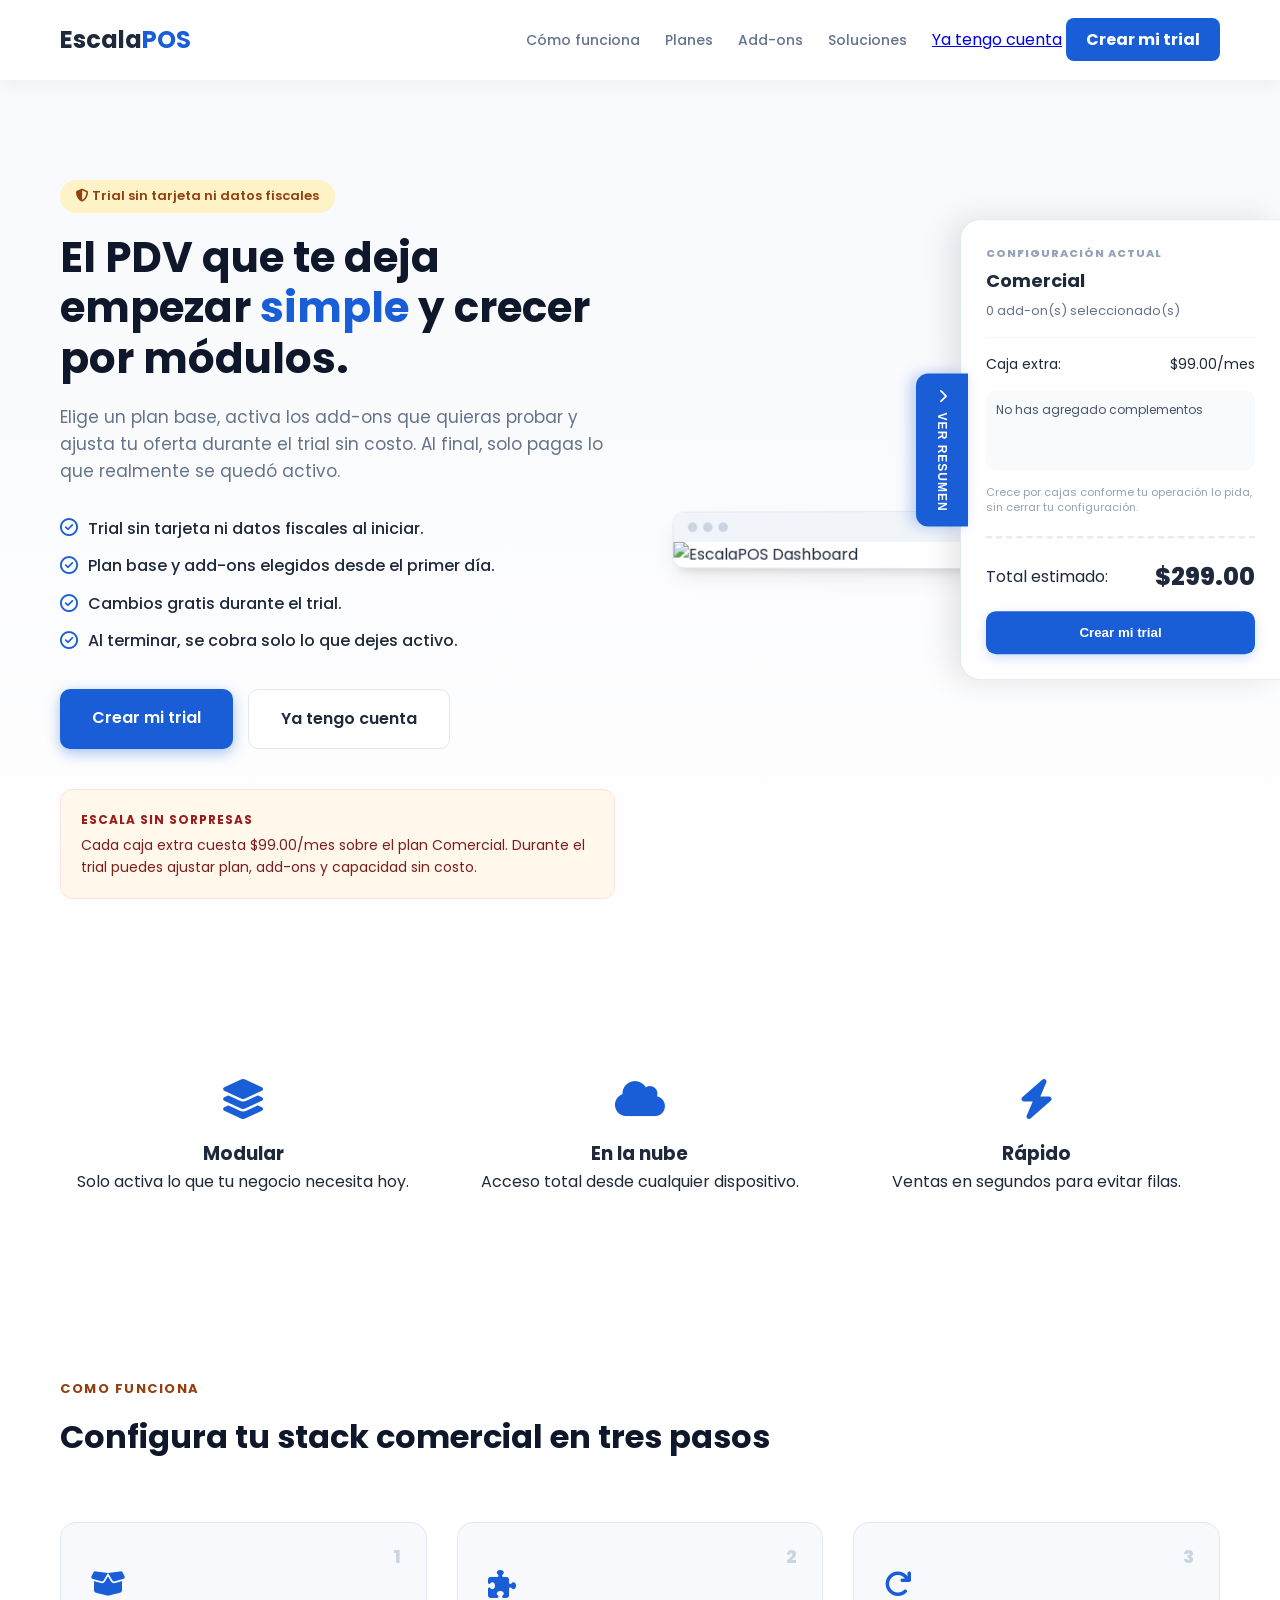
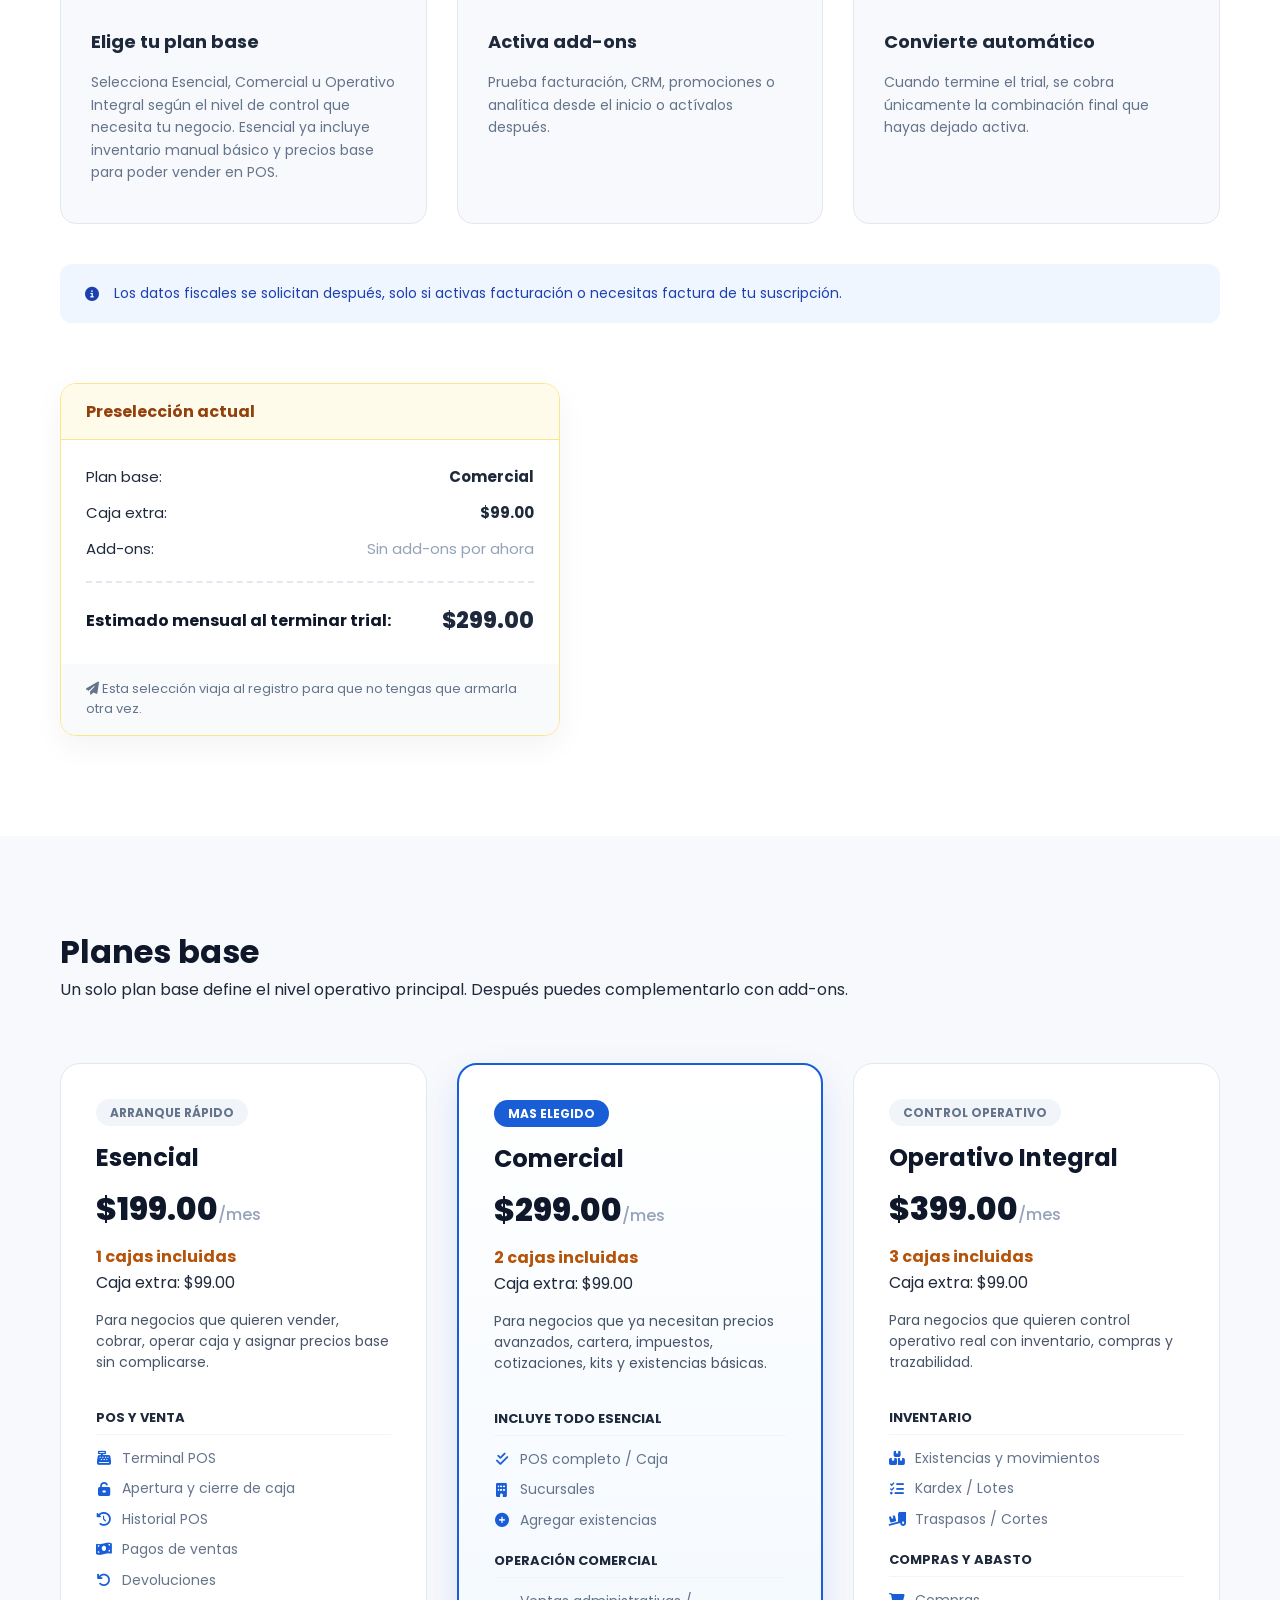
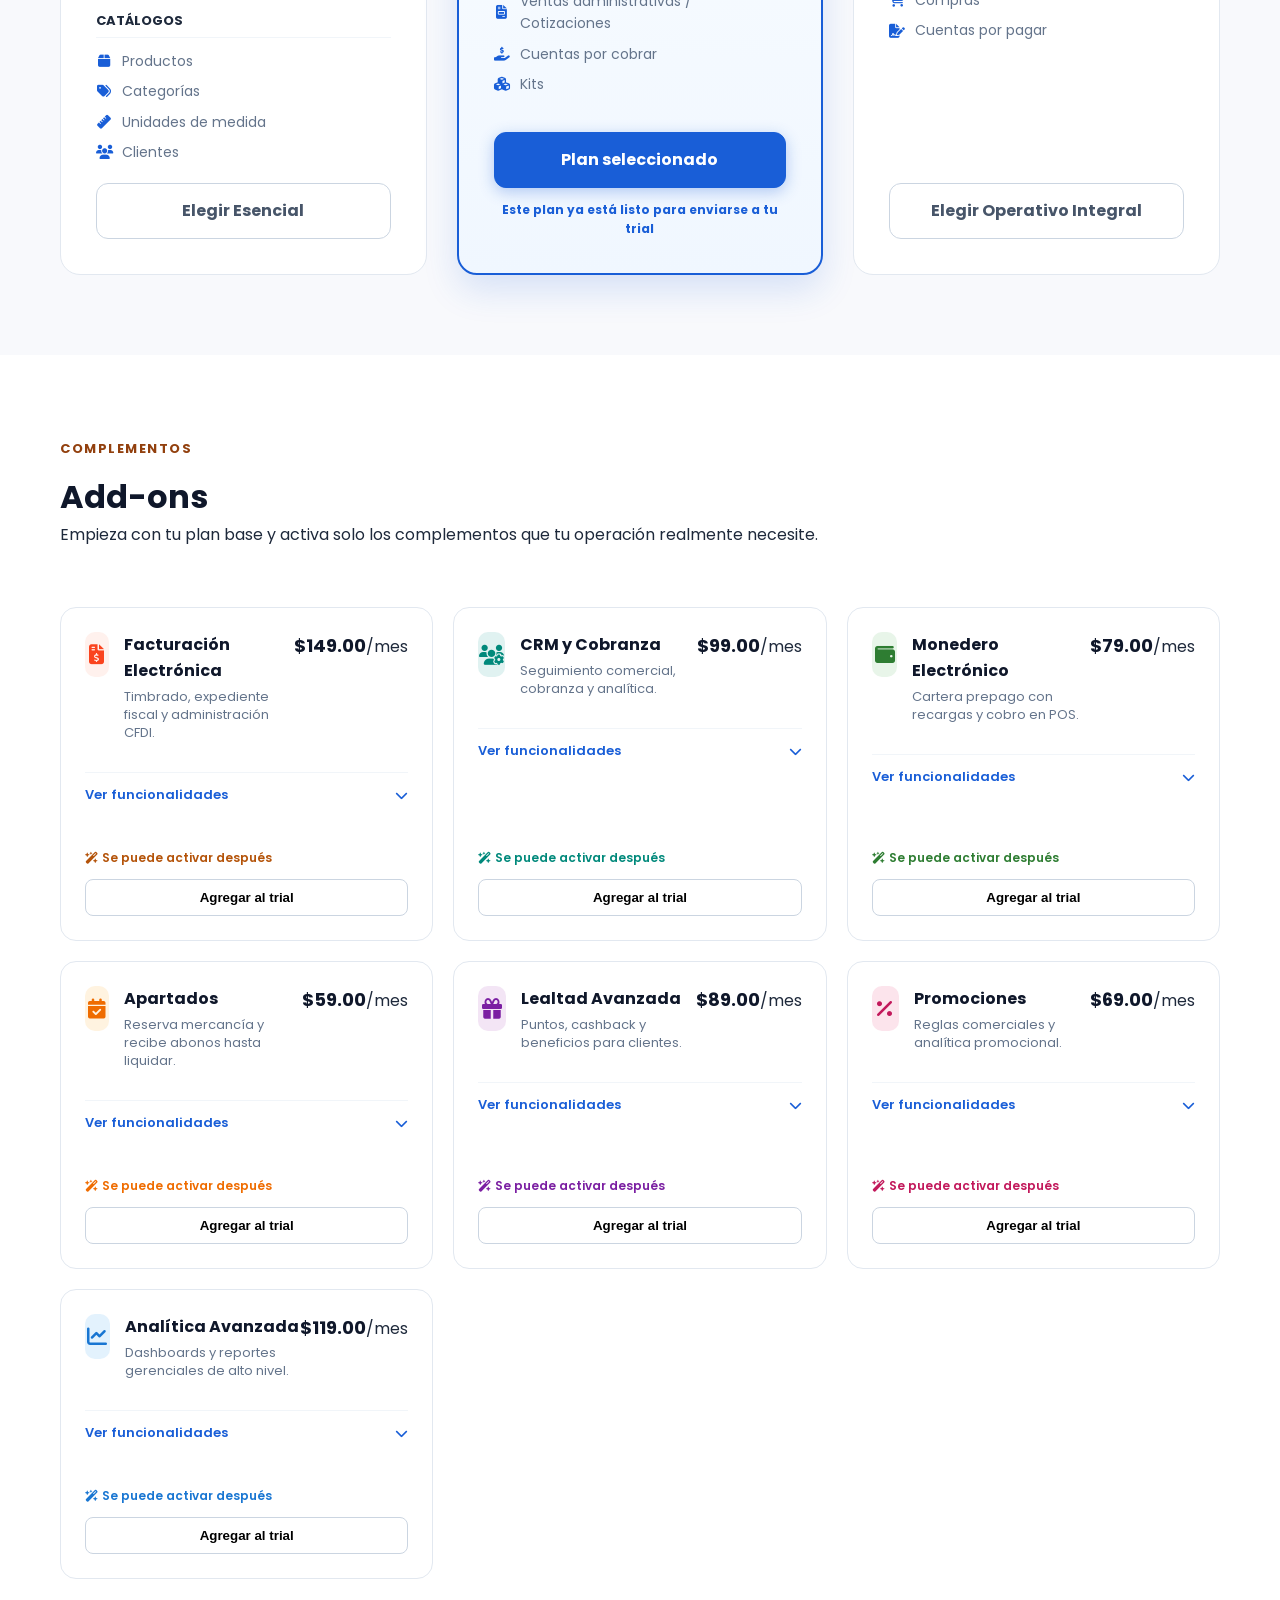
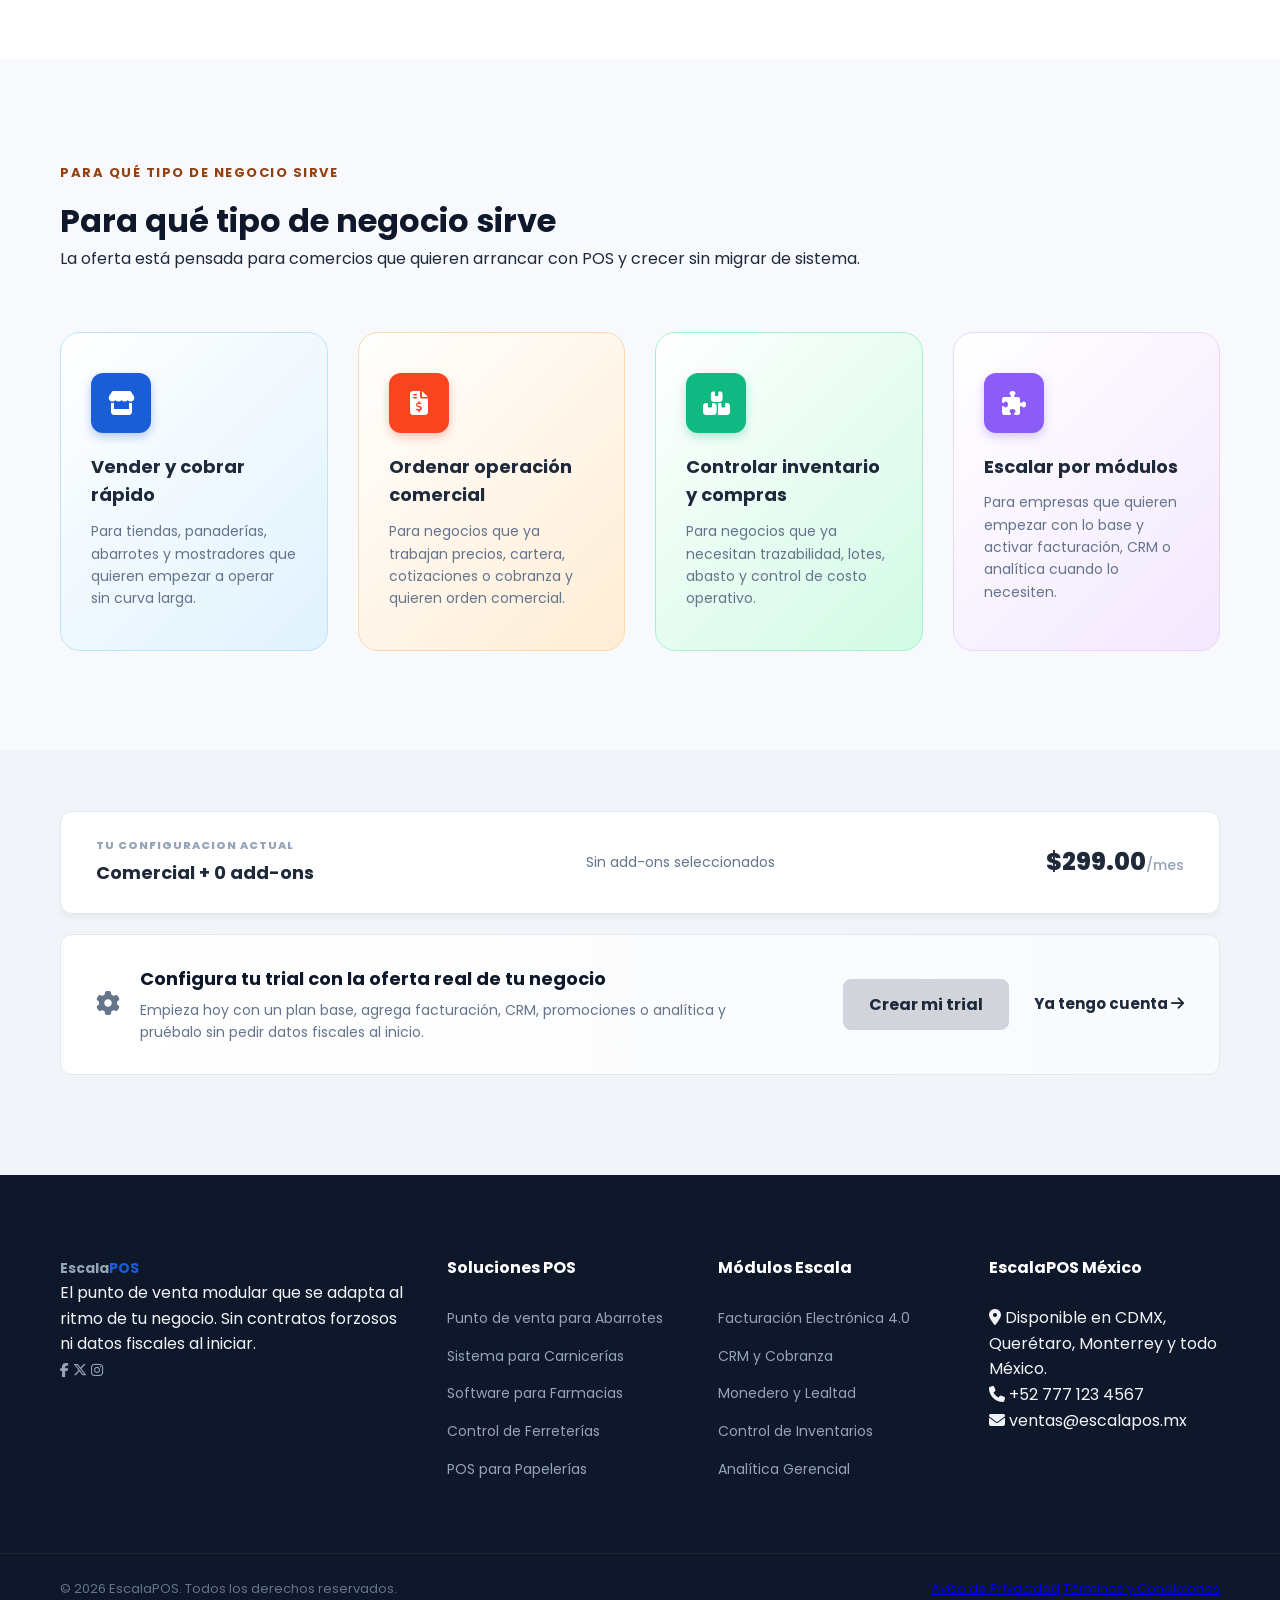
==== commit 748e1ae9: "Update image source path in index.html" ====
--- a/index.html
+++ b/index.html
@@ -68,7 +68,7 @@
                     <div class="window-bar">
                         <span></span><span></span><span></span>
                     </div>
-                    <img src="/media/escalapos.png" alt="EscalaPOS Dashboard">
+                    <img src="escalapos.png" alt="EscalaPOS Dashboard">
                 </div>
             </div>
         </div>
@@ -711,4 +711,4 @@
 </script>
 <script src="scriptl.js"></script>
 </body>
-</html>+</html>
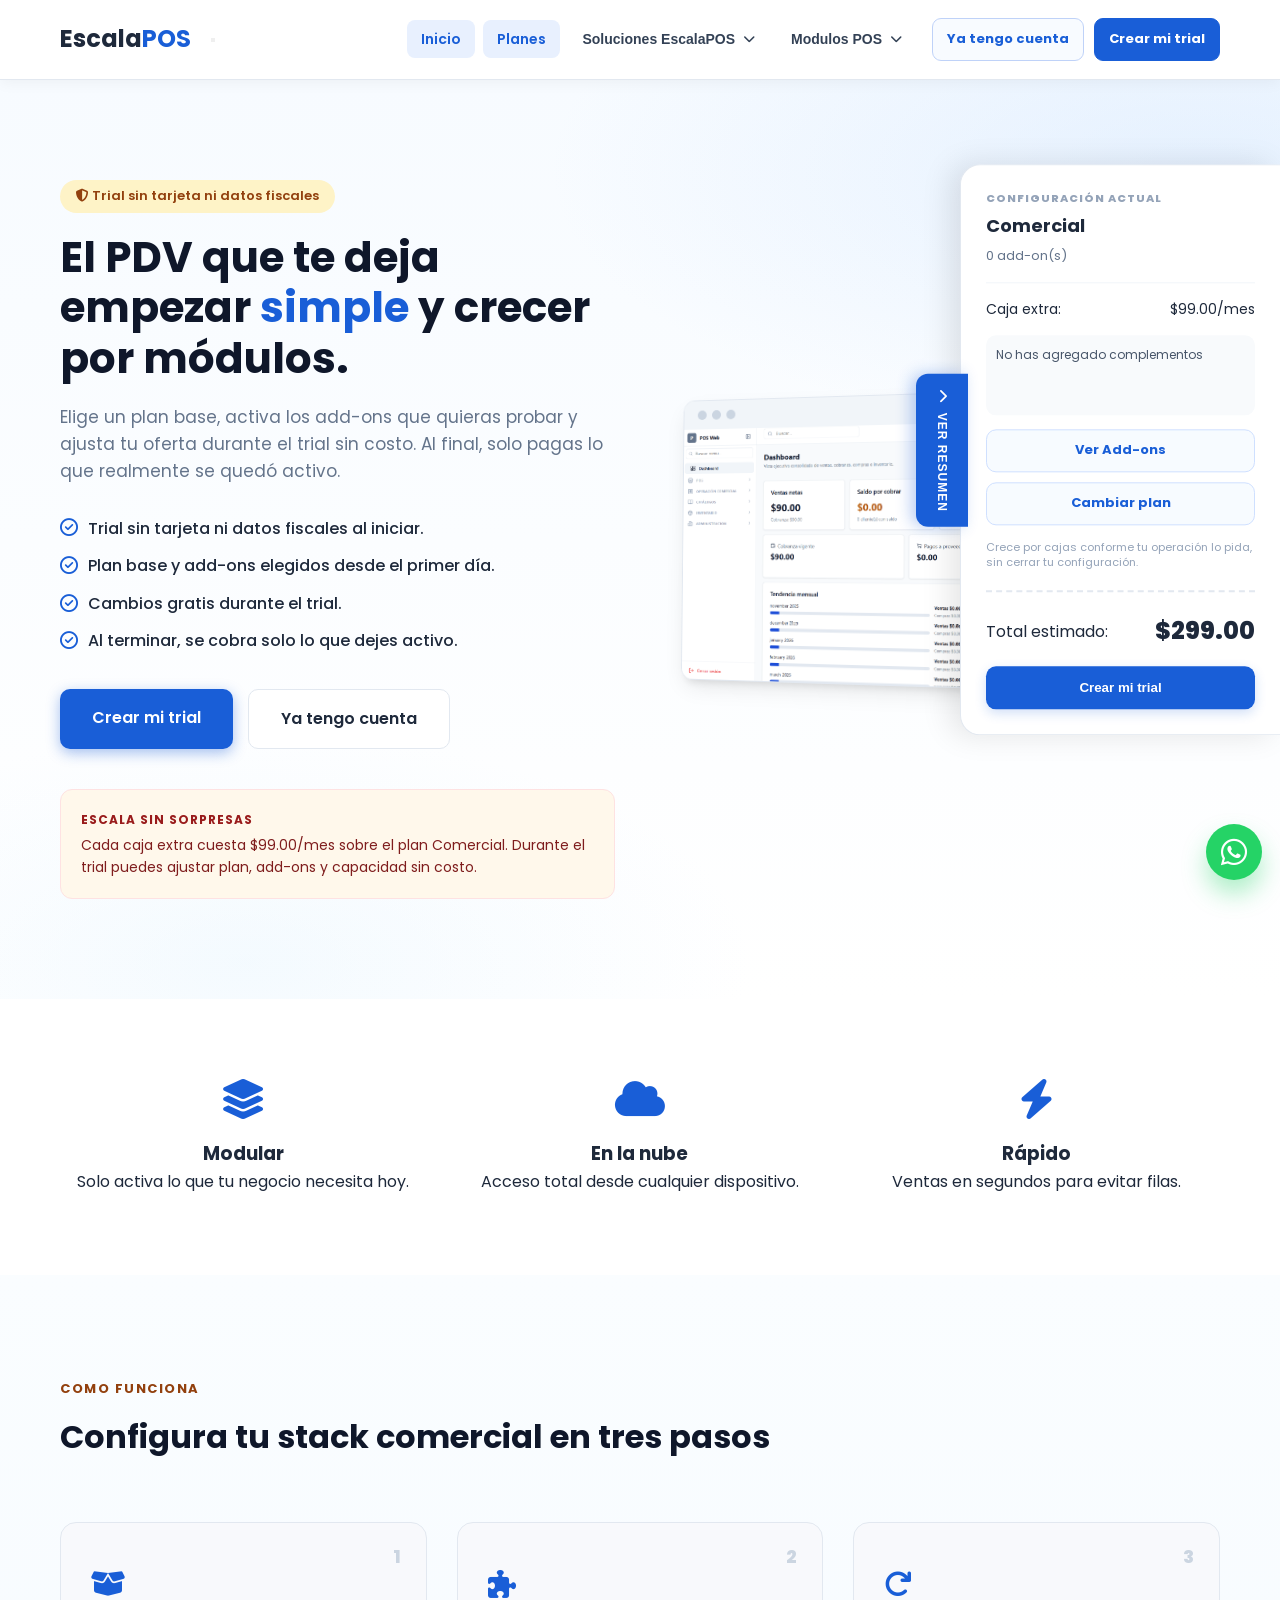
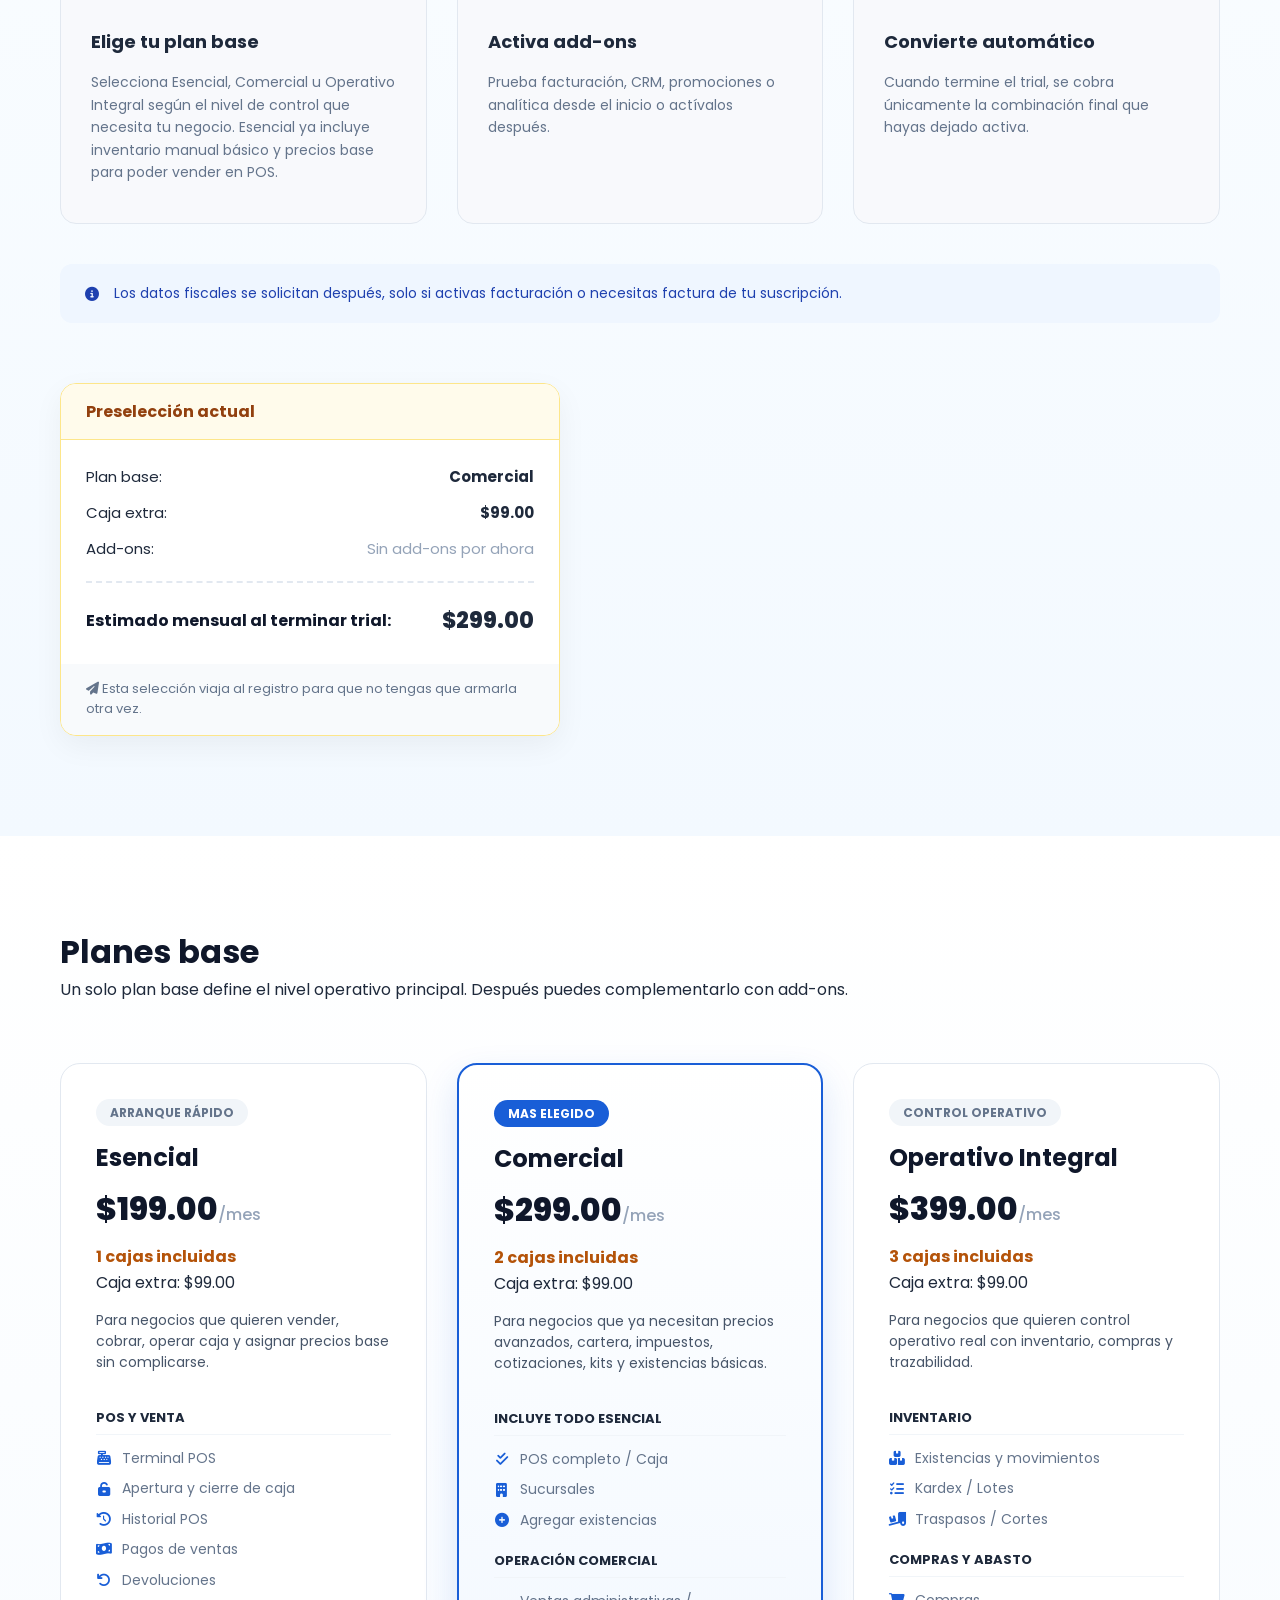
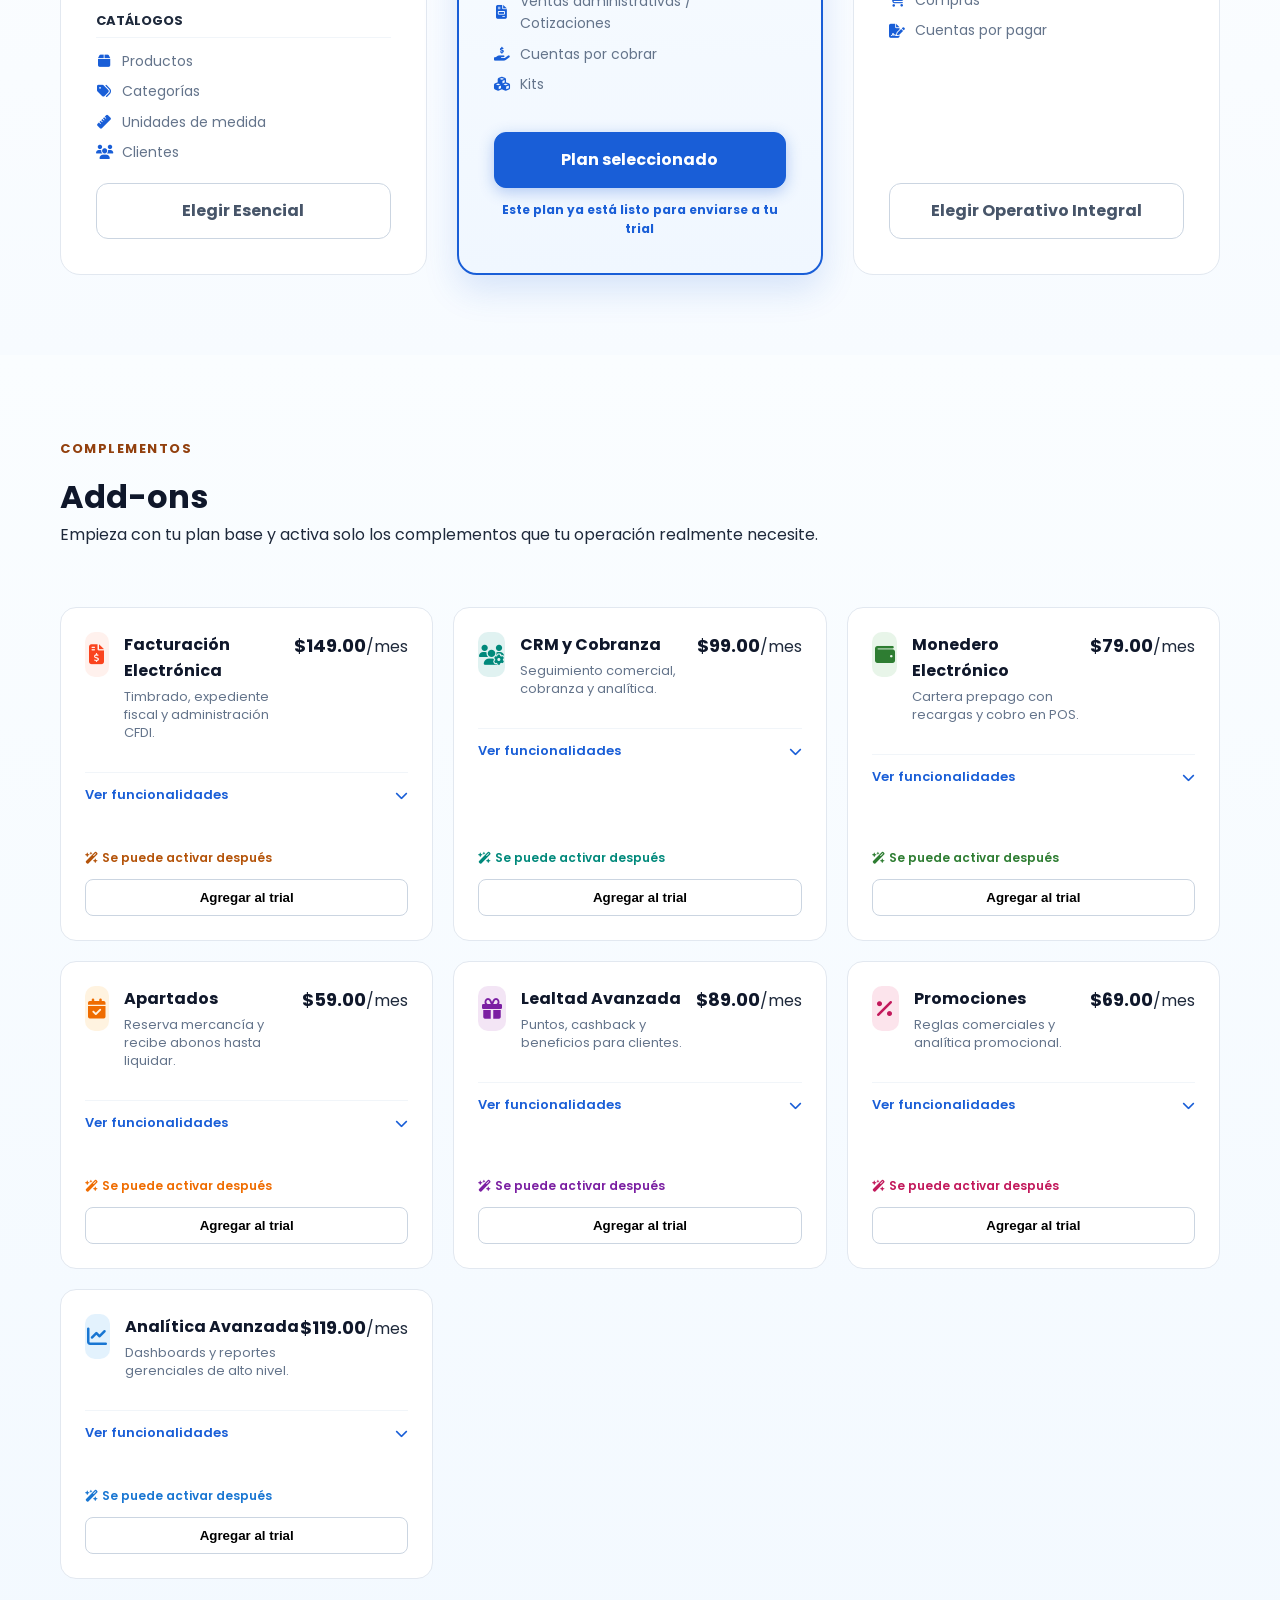
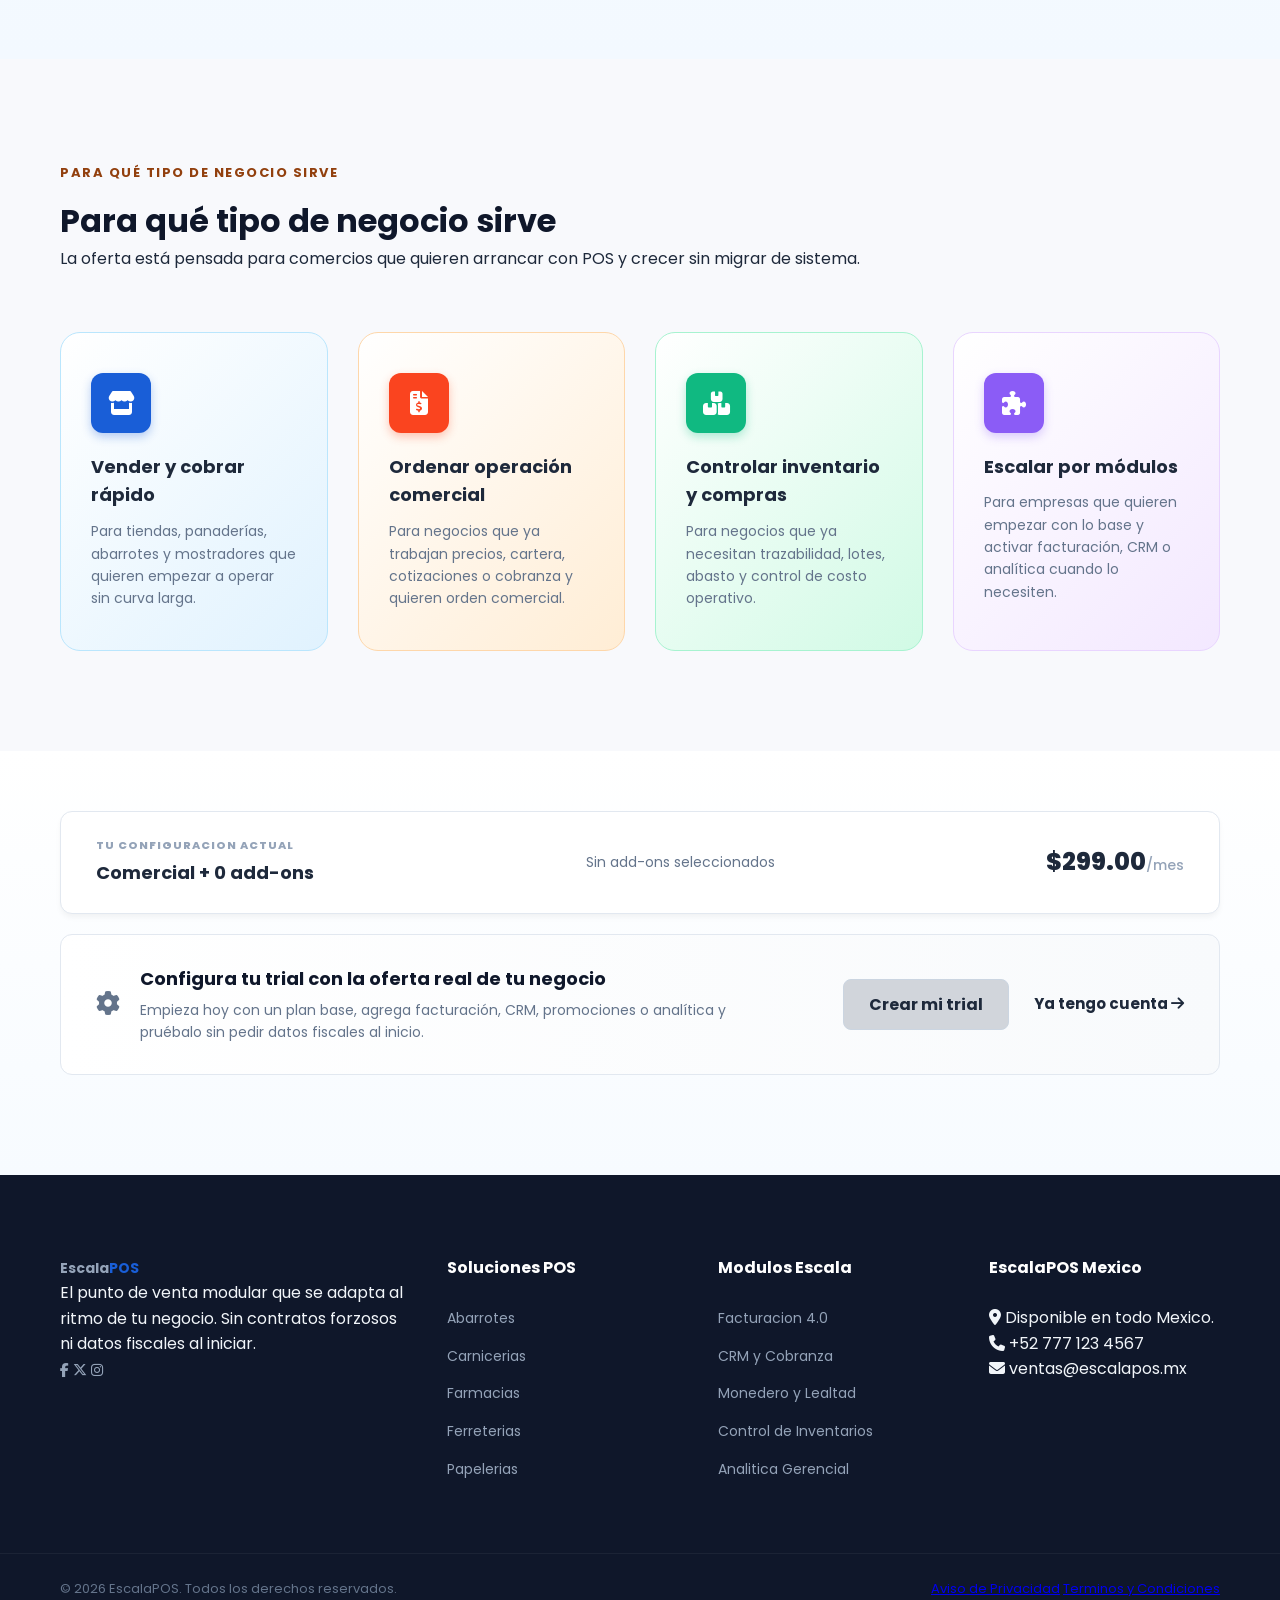
==== commit 1b9e31dd: "Website" ====
--- a/index.html
+++ b/index.html
@@ -1,32 +1,101 @@
-<!DOCTYPE html>
+﻿<!DOCTYPE html>
 <html lang="es">
 <head>
     <meta charset="UTF-8">
     <meta name="viewport" content="width=device-width, initial-scale=1.0">
     <title>EscalaPOS | El PDV Modular que crece contigo</title>
-    <link href="https://fonts.googleapis.com/css2?family=Poppins:wght@300;400;500;600;700&display=swap" rel="stylesheet">
+    <meta name="description" content="EscalaPOS es el punto de venta modular en la nube para negocios en Mexico. Comienza con un plan base y escala con modulos segun tu operacion.">
+    <meta name="keywords" content="punto de venta, software POS, EscalaPOS, sistema de ventas, negocio en Mexico, punto de venta en la nube">
+    <meta name="robots" content="index,follow">
+    <link rel="canonical" href="https://escalapos.mx/">
+    <meta property="og:locale" content="es_MX">
+    <meta property="og:type" content="website">
+    <meta property="og:site_name" content="EscalaPOS">
+    <meta property="og:title" content="EscalaPOS | El PDV Modular que crece contigo">
+    <meta property="og:description" content="EscalaPOS es el punto de venta modular en la nube para negocios en Mexico. Comienza con un plan base y escala con modulos segun tu operacion.">
+    <meta property="og:url" content="https://escalapos.mx/">
+    <meta property="og:image" content="https://escalapos.mx/media/escalapos.png">
+    <meta name="twitter:card" content="summary_large_image">
+    <meta name="twitter:title" content="EscalaPOS | El PDV Modular que crece contigo">
+    <meta name="twitter:description" content="EscalaPOS es el punto de venta modular en la nube para negocios en Mexico. Comienza con un plan base y escala con modulos segun tu operacion.">
+    <meta name="twitter:image" content="https://escalapos.mx/media/escalapos.png">
+    <link href="https://fonts.googleapis.com/css2?family=Poppins:wght@300;400;500;600;700;800&display=swap" rel="stylesheet">
     <link rel="stylesheet" href="https://cdnjs.cloudflare.com/ajax/libs/font-awesome/6.5.1/css/all.min.css">
-    <link rel="stylesheet" href="styles.css">
-    
+    <link rel="stylesheet" href="css/styles.css">
+    <script type="application/ld+json">
+{
+    "@context":  "https://schema.org",
+    "@type":  "Organization",
+    "name":  "EscalaPOS",
+    "url":  "https://escalapos.mx",
+    "logo":  "https://escalapos.mx/media/escalapos.png",
+    "contactPoint":  {
+                         "telephone":  "+52-777-123-4567",
+                         "areaServed":  "MX",
+                         "contactType":  "sales",
+                         "@type":  "ContactPoint",
+                         "availableLanguage":  [
+                                                   "es"
+                                               ]
+                     }
+}
+    </script>
+    <script type="application/ld+json">
+{
+    "@context":  "https://schema.org",
+    "@type":  "WebPage",
+    "name":  "EscalaPOS | El PDV Modular que crece contigo",
+    "description":  "EscalaPOS es el punto de venta modular en la nube para negocios en Mexico. Comienza con un plan base y escala con modulos segun tu operacion.",
+    "url":  "https://escalapos.mx/",
+    "inLanguage":  "es-MX",
+    "isPartOf":  {
+                     "url":  "https://escalapos.mx/",
+                     "name":  "EscalaPOS",
+                     "@type":  "WebSite"
+                 }
+}
+    </script>
 </head>
-<body>
+<body class="page-index">
 
     <header class="main-navbar">
     <div class="container nav-container">
-        <a href="#" class="logo">Escala<span>POS</span></a>
-        
-        <div class="menu-toggle" id="mobile-menu">
+        <a href="index.html" class="logo">Escala<span>POS</span></a>
+
+        <button class="menu-toggle" id="mobile-menu" aria-label="Abrir menu" aria-expanded="false" type="button">
             <span class="bar"></span>
             <span class="bar"></span>
             <span class="bar"></span>
-        </div>
-
-        <nav class="nav-menu">
+        </button>
+
+        <nav class="nav-menu" aria-label="Navegacion principal">
             <ul class="nav-list">
-                <li><a href="#pasos" class="nav-link">Cómo funciona</a></li>
-                <li><a href="#precios" class="nav-link">Planes</a></li>
-                <li><a href="#modulos" class="nav-link">Add-ons</a></li>
-                <li><a href="#soluciones" class="nav-link">Soluciones</a></li>
+                <li><a href="index.html" class="nav-link">Inicio</a></li>
+                <li><a href="index.html#precios" class="nav-link">Planes</a></li>
+                <li class="has-dropdown">
+                    <button class="nav-link dropdown-toggle" type="button" aria-expanded="false">
+                        Soluciones EscalaPOS <i class="fa-solid fa-chevron-down"></i>
+                    </button>
+                    <ul class="dropdown-menu">
+                        <li><a href="Solucionespos/abarrotes-punto-de-venta.html">Abarrotes</a></li>
+                            <li><a href="Solucionespos/sistema-para-carnicerias.html">Carnicerias</a></li>
+                            <li><a href="Solucionespos/software-para-farmacias.html">Farmacias</a></li>
+                            <li><a href="Solucionespos/software-para-ferreterias.html">Ferreterias</a></li>
+                            <li><a href="Solucionespos/punto-de-venta-papelerias.html">Papelerias</a></li>
+                    </ul>
+                </li>
+                <li class="has-dropdown">
+                    <button class="nav-link dropdown-toggle" type="button" aria-expanded="false">
+                        Modulos POS <i class="fa-solid fa-chevron-down"></i>
+                    </button>
+                    <ul class="dropdown-menu">
+                        <li><a href="ModulosEscala/facturacion-4.html">Facturacion 4.0</a></li>
+                            <li><a href="ModulosEscala/crm-cobranza.html">CRM y Cobranza</a></li>
+                            <li><a href="ModulosEscala/monedero-electronico.html">Monedero y Lealtad</a></li>
+                            <li><a href="ModulosEscala/control-inventario.html">Control de Inventarios</a></li>
+                            <li><a href="ModulosEscala/software-analitica.html">Analitica Gerencial</a></li>
+                    </ul>
+                </li>
                 <li class="nav-btns">
                     <a href="#" class="btn-login">Ya tengo cuenta</a>
                     <a href="#" class="btn-trial-nav">Crear mi trial</a>
@@ -68,7 +137,7 @@
                     <div class="window-bar">
                         <span></span><span></span><span></span>
                     </div>
-                    <img src="escalapos.png" alt="EscalaPOS Dashboard">
+                    <img src="media/escalapos.png" alt="EscalaPOS Dashboard">
                 </div>
             </div>
         </div>
@@ -602,113 +671,66 @@
         </div>
     </div>
 </div>
+<a href="https://wa.me/527771234567?text=Hola%2C%20quiero%20informacion%20de%20EscalaPOS." target="_blank" rel="noopener noreferrer" class="whatsapp-float" aria-label="Abrir WhatsApp">
+    <i class="fa-brands fa-whatsapp"></i>
+</a>
 <footer class="footer-seo">
     <div class="container grid-footer">
         <div class="footer-col brand-col">
-            <a href="#" class="logo">Escala<span>POS</span></a>
+            <a href="index.html" class="logo">Escala<span>POS</span></a>
             <p>El punto de venta modular que se adapta al ritmo de tu negocio. Sin contratos forzosos ni datos fiscales al iniciar.</p>
             <div class="social-links">
-                <a href="#"><i class="fa-brands fa-facebook-f"></i></a>
-                <a href="#"><i class="fa-brands fa-x-twitter"></i></a>
-                <a href="#"><i class="fa-brands fa-instagram"></i></a>
-            </div>
-        </div>
-
+                <a href="#" aria-label="Facebook"><i class="fa-brands fa-facebook-f"></i></a>
+                <a href="#" aria-label="X"><i class="fa-brands fa-x-twitter"></i></a>
+                <a href="#" aria-label="Instagram"><i class="fa-brands fa-instagram"></i></a>
+            </div>
+        </div>
         <div class="footer-col">
             <h4>Soluciones POS</h4>
             <ul>
-                <li><a href="#">Punto de venta para Abarrotes</a></li>
-                <li><a href="#">Sistema para Carnicerías</a></li>
-                <li><a href="#">Software para Farmacias</a></li>
-                <li><a href="#">Control de Ferreterías</a></li>
-                <li><a href="#">POS para Papelerías</a></li>
+                <li><a href="Solucionespos/abarrotes-punto-de-venta.html">Abarrotes</a></li>
+                <li><a href="Solucionespos/sistema-para-carnicerias.html">Carnicerias</a></li>
+                <li><a href="Solucionespos/software-para-farmacias.html">Farmacias</a></li>
+                <li><a href="Solucionespos/software-para-ferreterias.html">Ferreterias</a></li>
+                <li><a href="Solucionespos/punto-de-venta-papelerias.html">Papelerias</a></li>
             </ul>
         </div>
-
         <div class="footer-col">
-            <h4>Módulos Escala</h4>
+            <h4>Modulos Escala</h4>
             <ul>
-                <li><a href="#">Facturación Electrónica 4.0</a></li>
-                <li><a href="#">CRM y Cobranza</a></li>
-                <li><a href="#">Monedero y Lealtad</a></li>
-                <li><a href="#">Control de Inventarios</a></li>
-                <li><a href="#">Analítica Gerencial</a></li>
+                <li><a href="ModulosEscala/facturacion-4.html">Facturacion 4.0</a></li>
+                <li><a href="ModulosEscala/crm-cobranza.html">CRM y Cobranza</a></li>
+                <li><a href="ModulosEscala/monedero-electronico.html">Monedero y Lealtad</a></li>
+                <li><a href="ModulosEscala/control-inventario.html">Control de Inventarios</a></li>
+                <li><a href="ModulosEscala/software-analitica.html">Analitica Gerencial</a></li>
             </ul>
         </div>
-
         <div class="footer-col">
-            <h4>EscalaPOS México</h4>
-            <p><i class="fa-solid fa-location-dot"></i> Disponible en CDMX, Querétaro, Monterrey y todo México.</p>
+            <h4>EscalaPOS Mexico</h4>
+            <p><i class="fa-solid fa-location-dot"></i> Disponible en todo Mexico.</p>
             <p><i class="fa-solid fa-phone"></i> +52 777 123 4567</p>
             <p><i class="fa-solid fa-envelope"></i> ventas@escalapos.mx</p>
         </div>
     </div>
-
     <div class="footer-bottom">
         <div class="container bottom-flex">
             <p>&copy; 2026 EscalaPOS. Todos los derechos reservados.</p>
             <div class="legal-links">
                 <a href="#">Aviso de Privacidad</a>
-                <a href="#">Términos y Condiciones</a>
+                <a href="#">Terminos y Condiciones</a>
             </div>
         </div>
     </div>
 </footer>
 
-<script>
-function toggleAddon(btn, price) {
-    btn.classList.toggle('selected');
-    if (btn.classList.contains('selected')) {
-        btn.innerHTML = '<i class="fa-solid fa-check"></i> Agregado al trial';
-        btn.style.backgroundColor = '#195ed7';
-        btn.style.color = '#fff';
-        btn.style.borderColor = '#195ed7';
-    } else {
-        btn.innerHTML = 'Agregar al trial';
-        btn.style.backgroundColor = '#fff';
-        btn.style.color = '#475569';
-        btn.style.borderColor = '#cbd5e1';
-    }
-}
-</script>
-
-<script>
-    document.querySelectorAll('.btn-plan').forEach(button => {
-        button.addEventListener('click', function(e) {
-            e.preventDefault(); // Evita que salte al hero o recargue
-
-            // 1. Buscamos el contenedor del card padre
-            const currentCard = this.closest('.price-card');
-            
-            // 2. Quitamos la selección de todos los demás
-            document.querySelectorAll('.price-card').forEach(card => {
-                card.classList.remove('selected');
-                const btn = card.querySelector('.btn-plan');
-                btn.classList.remove('is-active');
-                btn.innerText = btn.getAttribute('data-default-text') || "Elegir Plan";
-                
-                // Removemos la leyenda si existe
-                const msg = card.querySelector('.selection-msg');
-                if(msg) msg.remove();
-            });
-
-            // 3. Marcamos el actual como seleccionado
-            currentCard.classList.add('selected');
-            this.classList.add('is-active');
-            this.innerText = "Plan seleccionado";
-
-            // 4. Agregamos la leyenda dinámicamente
-            const footer = currentCard.querySelector('.card-action');
-            const legend = document.createElement('p');
-            legend.className = 'selection-msg';
-            legend.innerText = 'Este plan ya está listo para enviarse a tu trial';
-            footer.appendChild(legend);
-        });
-
-        // Guardamos el texto original para cuando se deseleccione
-        button.setAttribute('data-default-text', button.innerText);
-    });
-</script>
-<script src="scriptl.js"></script>
+
+
+
+<script src="js/scriptl.js"></script>
 </body>
 </html>
+
+
+
+
+
--- a/css/styles.css
+++ b/css/styles.css
@@ -0,0 +1,2489 @@
+﻿:root {
+    --primary: #195ed7;
+    --primary-light: #e8f0fe;
+    --secondary: #fa441f;
+    --text-dark: #1e293b;
+    --text-light: #64748b;
+    --bg-light: #f8f9fc;
+    --white: #ffffff;
+    --border: #e2e8f0;
+    --shadow: 0 10px 25px -5px rgba(0, 0, 0, 0.1), 0 8px 10px -6px rgba(0, 0, 0, 0.1);
+}
+
+* {
+    margin: 0;
+    padding: 0;
+    box-sizing: border-box;
+}
+
+body {
+    font-family: 'Poppins', sans-serif;
+    color: var(--text-dark);
+    background-color: var(--white);
+    line-height: 1.6;
+}
+
+.container {
+    max-width: 1200px;
+    margin: 0 auto;
+    padding: 0 20px;
+}
+
+/* Navbar */
+.navbar {
+    height: 80px;
+    display: flex;
+    align-items: center;
+    border-bottom: 1px solid var(--border);
+    position: sticky;
+    top: 0;
+    background: rgba(255, 255, 255, 0.95);
+    z-index: 1000;
+}
+
+.nav-flex {
+    display: flex;
+    justify-content: space-between;
+    align-items: center;
+    width: 100%;
+}
+
+.logo {
+    font-size: 24px;
+    font-weight: 700;
+    text-decoration: none;
+    color: var(--text-dark);
+}
+
+.logo span { color: var(--primary); }
+
+.nav-links a {
+    text-decoration: none;
+    color: var(--text-light);
+    margin-left: 25px;
+    font-size: 14px;
+    font-weight: 500;
+    transition: 0.3s;
+}
+
+.btn-nav-trial {
+    background: var(--primary);
+    color: var(--white) !important;
+    padding: 10px 20px;
+    border-radius: 8px;
+}
+
+/* Hero Section */
+.hero {
+    padding: 100px 0;
+    background: linear-gradient(180deg, var(--bg-light) 0%, #106ae0 100%);
+}
+
+.grid-hero {
+    display: grid;
+    grid-template-columns: 1fr 1fr;
+    gap: 50px;
+    align-items: center;
+}
+
+.badge-trial {
+    display: inline-block;
+    padding: 6px 16px;
+    background: #fef3c7;
+    color: #92400e;
+    border-radius: 50px;
+    font-size: 13px;
+    font-weight: 600;
+    margin-bottom: 20px;
+}
+
+.hero-text h1 {
+    font-size: 42px;
+    line-height: 1.2;
+    margin-bottom: 20px;
+    color: #0f172a;
+}
+
+.hero-text h1 strong { color: var(--primary); }
+
+.hero-text p {
+    color: var(--text-light);
+    font-size: 17px;
+    margin-bottom: 30px;
+}
+
+.hero-bullets {
+    list-style: none;
+    margin-bottom: 35px;
+}
+
+.hero-bullets li {
+    display: flex;
+    align-items: center;
+    gap: 10px;
+    margin-bottom: 12px;
+    font-weight: 500;
+    color: var(--text-dark);
+}
+
+.hero-bullets i { color: var(--primary); font-size: 18px; }
+
+.hero-btns {
+    display: flex;
+    gap: 15px;
+    margin-bottom: 40px;
+}
+
+.btn-primary {
+    background: var(--primary);
+    color: white;
+    padding: 16px 32px;
+    border-radius: 10px;
+    text-decoration: none;
+    font-weight: 600;
+    box-shadow: 0 4px 14px 0 rgba(25, 94, 215, 0.39);
+}
+
+.btn-secondary {
+    background: white;
+    border: 1px solid var(--border);
+    color: var(--text-dark);
+    padding: 16px 32px;
+    border-radius: 10px;
+    text-decoration: none;
+    font-weight: 600;
+}
+
+/* Tarjeta de Alerta Escala */
+.hero-alert {
+    background: #fff8eb;
+    border: 1px solid #fee2e2;
+    padding: 20px;
+    border-radius: 12px;
+}
+
+.hero-alert p:first-child {
+    color: #991b1b;
+    font-size: 12px;
+    letter-spacing: 1px;
+    margin-bottom: 5px;
+}
+
+.hero-alert p:last-child {
+    font-size: 14px;
+    margin-bottom: 0;
+    color: #7f1d1d;
+}
+
+/* Imagen y Dashboard Preview */
+.dashboard-preview {
+    background: var(--white);
+    border-radius: 12px;
+    box-shadow: var(--shadow);
+    border: 1px solid var(--border);
+    overflow: hidden;
+    transform: perspective(1000px) rotateY(-5deg); /* Efecto ligero 3D */
+}
+
+.window-bar {
+    background: #f1f5f9;
+    padding: 10px 15px;
+    display: flex;
+    gap: 6px;
+}
+
+.window-bar span {
+    width: 10px;
+    height: 10px;
+    border-radius: 50%;
+    background: #cbd5e1;
+}
+
+.dashboard-preview img {
+    width: 100%;
+    display: block;
+}
+
+/* Features Icons */
+.features-icons {
+    display: grid;
+    grid-template-columns: repeat(3, 1fr);
+    gap: 30px;
+    padding: 80px 20px;
+    text-align: center;
+}
+
+.feature-item i {
+    font-size: 40px;
+    color: var(--primary);
+    margin-bottom: 20px;
+}
+
+/* Responsive */
+@media (max-width: 992px) {
+    .grid-hero { grid-template-columns: 1fr; text-align: center; }
+    .hero-text { padding-right: 0; }
+    .hero-bullets li { justify-content: center; }
+    .hero-btns { justify-content: center; }
+    .dashboard-preview { transform: none; }
+}
+.how-it-works {
+    padding: 100px 0;
+    background-color: #ffffff;
+}
+
+.section-header {
+    text-align: left;
+    margin-bottom: 60px;
+}
+
+.sub-title {
+    color: #92400e;
+    font-weight: 700;
+    font-size: 13px;
+    letter-spacing: 1.5px;
+    text-transform: uppercase;
+}
+
+.section-title {
+    font-size: 32px;
+    font-weight: 700;
+    color: #0f172a;
+    margin-top: 10px;
+}
+
+/* Pasos */
+.steps-grid {
+    display: grid;
+    grid-template-columns: repeat(3, 1fr);
+    gap: 30px;
+    margin-bottom: 40px;
+}
+
+.step-card {
+    position: relative;
+    padding: 40px 30px;
+    background: #f8f9fc;
+    border-radius: 16px;
+    border: 1px solid #e2e8f0;
+    transition: transform 0.3s ease;
+}
+
+.step-card:hover {
+    transform: translateY(-5px);
+}
+
+.step-number {
+    position: absolute;
+    top: 20px;
+    right: 25px;
+    font-size: 18px;
+    font-weight: 800;
+    color: #cbd5e1;
+}
+
+.step-icon {
+    font-size: 28px;
+    color: var(--primary);
+    margin-bottom: 20px;
+}
+
+.step-content h3 {
+    font-size: 18px;
+    margin-bottom: 15px;
+    color: #1e293b;
+}
+
+.step-content p {
+    font-size: 14px;
+    color: #64748b;
+    line-height: 1.6;
+}
+
+/* Banner de Información */
+.info-banner {
+    background: #eff6ff;
+    color: #1e40af;
+    padding: 18px 25px;
+    border-radius: 12px;
+    display: flex;
+    align-items: center;
+    gap: 15px;
+    font-size: 14px;
+    margin-bottom: 60px;
+}
+
+/* Tarjeta de Preselección (La que parece del sistema) */
+.preselection-card {
+    max-width: 500px;
+    background: #fff;
+    border: 1px solid #fde68a; /* Borde ámbar suave */
+    border-radius: 16px;
+    overflow: hidden;
+    box-shadow: 0 10px 30px rgba(0,0,0,0.05);
+}
+
+.pre-header {
+    background: #fffbeb;
+    padding: 15px 25px;
+    border-bottom: 1px solid #fde68a;
+}
+
+.pre-header h3 {
+    font-size: 16px;
+    color: #92400e;
+    margin: 0;
+}
+
+.pre-body {
+    padding: 25px;
+}
+
+.pre-item {
+    display: flex;
+    justify-content: space-between;
+    margin-bottom: 12px;
+    font-size: 15px;
+}
+
+.pre-total {
+    margin-top: 20px;
+    padding-top: 20px;
+    border-top: 2px dashed #e2e8f0;
+    display: flex;
+    justify-content: space-between;
+    align-items: center;
+}
+
+.pre-total span:first-child {
+    font-weight: 700;
+    color: #0f172a;
+}
+
+.price-tag {
+    font-size: 22px;
+    font-weight: 800;
+    color: #1e293b;
+}
+
+.pre-footer {
+    background: #f8fafc;
+    padding: 15px 25px;
+    font-size: 13px;
+    color: #64748b;
+}
+
+.text-muted { color: #94a3b8; }
+
+@media (max-width: 768px) {
+    .steps-grid { grid-template-columns: 1fr; }
+}
+/* Pricing Section Enhanced */
+.pricing-section {
+    background-color: #f8f9fc;
+    padding: 80px 0;
+}
+
+.pricing-grid {
+    display: grid;
+    grid-template-columns: repeat(auto-fit, minmax(340px, 1fr));
+    gap: 30px;
+    margin-top: 50px;
+}
+
+.price-card {
+    background: #ffffff;
+    border: 1px solid #e2e8f0;
+    border-radius: 20px;
+    padding: 35px;
+    display: flex;
+    flex-direction: column;
+    transition: all 0.4s cubic-bezier(0.175, 0.885, 0.32, 1.275);
+    position: relative;
+    overflow: hidden;
+}
+
+/* EFECTO HOVER & GLOW */
+.price-card:hover {
+    transform: translateY(-10px);
+    border-color: #195ed7;
+    box-shadow: 0 20px 40px rgba(25, 94, 215, 0.12), 
+                0 0 20px rgba(25, 94, 215, 0.05); /* Soft Glow */
+}
+
+/* CARD SELECCIONADA */
+.price-card.selected {
+    border: 2px solid #195ed7;
+    background: linear-gradient(to bottom, #ffffff, #f0f7ff);
+    box-shadow: 0 15px 35px rgba(25, 94, 215, 0.15);
+}
+
+.badge-status {
+    background: #f1f5f9;
+    color: #64748b;
+    padding: 5px 14px;
+    border-radius: 50px;
+    font-size: 12px;
+    font-weight: 700;
+    text-transform: uppercase;
+}
+
+.badge-status.highlight {
+    background: #195ed7;
+    color: #ffffff;
+}
+
+.price-header h3 {
+    font-size: 24px;
+    color: #0f172a;
+    margin: 15px 0 5px;
+}
+
+.amount .value {
+    font-size: 32px;
+    font-weight: 800;
+    color: #0f172a;
+}
+
+.amount .period {
+    color: #94a3b8;
+    font-weight: 500;
+}
+
+.boxes-included {
+    color: #b45309;
+    font-weight: 700;
+    margin-top: 10px;
+}
+
+.card-pitch {
+    font-size: 14px;
+    color: #475569;
+    margin: 15px 0;
+    line-height: 1.5;
+}
+
+.card-features {
+    flex-grow: 1;
+    margin-top: 20px;
+}
+
+.feature-group h4 {
+    font-size: 13px;
+    text-transform: uppercase;
+    color: #1e293b;
+    margin-bottom: 12px;
+    border-bottom: 1px solid #f1f5f9;
+    padding-bottom: 5px;
+}
+
+.feature-group ul {
+    list-style: none;
+    padding: 0;
+    margin-bottom: 20px;
+}
+
+.feature-group li {
+    font-size: 14px;
+    color: #64748b;
+    margin-bottom: 8px;
+    display: flex;
+    align-items: center;
+    gap: 10px;
+}
+
+.feature-group li i {
+    color: #195ed7;
+    width: 16px;
+    text-align: center;
+}
+
+/* BOTONES DINÁMICOS */
+.btn-plan {
+    display: block;
+    text-align: center;
+    padding: 14px;
+    border: 1px solid #cbd5e1;
+    border-radius: 12px;
+    color: #475569;
+    text-decoration: none;
+    font-weight: 700;
+    transition: 0.3s;
+}
+
+.btn-plan:hover {
+    background: #f8fafc;
+    border-color: #195ed7;
+    color: #195ed7;
+}
+
+/* BOTÓN SELECCIONADO */
+.btn-plan.is-active {
+    background: #195ed7;
+    color: #ffffff;
+    border-color: #195ed7;
+    box-shadow: 0 4px 15px rgba(25, 94, 215, 0.3);
+}
+
+.selection-msg {
+    font-size: 12px;
+    color: #195ed7;
+    font-weight: 700;
+    margin-top: 12px;
+    text-align: center;
+}
+.addons-section {
+    padding: 80px 0;
+    background: #ffffff;
+}
+
+.addons-grid {
+    display: grid;
+    grid-template-columns: repeat(auto-fill, minmax(350px, 1fr));
+    gap: 20px;
+    margin-top: 40px;
+}
+
+.addon-card {
+    border: 1px solid #e2e8f0;
+    border-radius: 16px;
+    padding: 24px;
+    background: #fff;
+    transition: all 0.3s ease;
+    display: flex;
+    flex-direction: column;
+}
+
+.addon-card:hover {
+    box-shadow: var(--shadow);
+    border-color: var(--primary);
+}
+
+.addon-header {
+    display: flex;
+    justify-content: space-between;
+    align-items: flex-start;
+    margin-bottom: 15px;
+}
+
+.addon-info {
+    display: flex;
+    gap: 15px;
+}
+
+.addon-icon {
+    width: 45px;
+    height: 45px;
+    background: #fff1ed;
+    color: var(--secondary);
+    border-radius: 10px;
+    display: flex;
+    align-items: center;
+    justify-content: center;
+    font-size: 20px;
+}
+
+.addon-info h3 {
+    font-size: 16px;
+    margin: 0;
+    color: #0f172a;
+}
+
+.addon-short-desc {
+    font-size: 13px;
+    color: #64748b;
+    margin-top: 4px;
+    line-height: 1.4;
+}
+
+.addon-price strong {
+    font-size: 18px;
+    color: #0f172a;
+}
+
+/* Estilo del Dropdown (HTML Details) */
+.addon-details {
+    margin: 15px 0;
+    border-top: 1px solid #f1f5f9;
+}
+
+.addon-details summary {
+    padding: 12px 0;
+    font-size: 13px;
+    font-weight: 600;
+    color: var(--primary);
+    cursor: pointer;
+    list-style: none;
+    display: flex;
+    justify-content: space-between;
+    align-items: center;
+}
+
+.addon-details[open] summary i {
+    transform: rotate(180deg);
+}
+
+.addon-details ul {
+    list-style: none;
+    padding: 0 0 15px 0;
+}
+
+.addon-details li {
+    font-size: 13px;
+    color: #475569;
+    margin-bottom: 6px;
+    display: flex;
+    gap: 8px;
+    align-items: center;
+}
+
+.addon-footer {
+    margin-top: auto;
+    padding-top: 15px;
+    display: flex;
+    flex-direction: column;
+    gap: 12px;
+}
+
+.can-activate {
+    font-size: 12px;
+    color: #b45309;
+    font-weight: 600;
+}
+
+.btn-addon-add {
+    width: 100%;
+    padding: 10px;
+    background: #fff;
+    border: 1px solid #cbd5e1;
+    border-radius: 8px;
+    font-weight: 600;
+    cursor: pointer;
+    transition: 0.2s;
+}
+
+.btn-addon-add.selected {
+    background: var(--primary);
+    color: #fff;
+    border-color: var(--primary);
+}
+
+@media (max-width: 480px) {
+    .addon-header { flex-direction: column; }
+    .addon-price { margin-top: 10px; }
+}
+/* Sección Tipo de Negocio */
+.business-types {
+    padding: 100px 0;
+    background-color: var(--bg-light); /* Fondo claro para contraste */
+}
+
+.business-grid {
+    display: grid;
+    grid-template-columns: repeat(auto-fit, minmax(260px, 1fr));
+    gap: 30px;
+    margin-top: 50px;
+}
+
+.business-card {
+    background: var(--white);
+    padding: 40px 30px;
+    border-radius: 20px;
+    border: 1px solid var(--border);
+    transition: all 0.3s ease;
+    display: flex;
+    flex-direction: column;
+    height: 100%;
+}
+
+.business-card:hover {
+    transform: translateY(-10px);
+    box-shadow: var(--shadow);
+}
+
+.business-card h3 {
+    font-size: 18px;
+    font-weight: 700;
+    color: var(--text-dark);
+    margin: 20px 0 10px;
+}
+
+.business-card p {
+    font-size: 14px;
+    color: var(--text-light);
+    line-height: 1.6;
+}
+
+/* Estilos de Color para las Tarjetas (Degradados Armoniosos) */
+.business-card .card-icon {
+    width: 60px;
+    height: 60px;
+    border-radius: 12px;
+    display: flex;
+    align-items: center;
+    justify-content: center;
+    font-size: 24px;
+    color: var(--white);
+}
+
+/* 1. Tarjeta Azul (Inspirada en el dashboard) */
+.card-azul {
+    background: linear-gradient(135deg, #ffffff 0%, #e0f2fe 100%);
+    border-color: #bae6fd;
+}
+.card-azul .card-icon {
+    background: var(--primary);
+    box-shadow: 0 4px 10px rgba(25, 94, 215, 0.3);
+}
+.card-azul:hover {
+    border-color: var(--primary);
+    box-shadow: 0 10px 30px rgba(25, 94, 215, 0.1);
+}
+
+/* 2. Tarjeta Naranja (Color secundario de marca) */
+.card-naranja {
+    background: linear-gradient(135deg, #ffffff 0%, #ffedd5 100%);
+    border-color: #fed7aa;
+}
+.card-naranja .card-icon {
+    background: var(--secondary);
+    box-shadow: 0 4px 10px rgba(250, 68, 31, 0.3);
+}
+.card-naranja:hover {
+    border-color: var(--secondary);
+    box-shadow: 0 10px 30px rgba(250, 68, 31, 0.1);
+}
+
+/* 3. Tarjeta Verde (Armoniosa para Inventario) */
+.card-verde {
+    background: linear-gradient(135deg, #ffffff 0%, #d1fae5 100%);
+    border-color: #a7f3d0;
+}
+.card-verde .card-icon {
+    background: #10b981; /* Verde esmeralda */
+    box-shadow: 0 4px 10px rgba(16, 185, 129, 0.3);
+}
+.card-verde:hover {
+    border-color: #10b981;
+    box-shadow: 0 10px 30px rgba(16, 185, 129, 0.1);
+}
+
+/* 4. Tarjeta Púrpura (Armoniosa para Módulos/Escalar) */
+.card-purpura {
+    background: linear-gradient(135deg, #ffffff 0%, #f3e8ff 100%);
+    border-color: #e9d5ff;
+}
+.card-purpura .card-icon {
+    background: #8b5cf6; /* Violeta */
+    box-shadow: 0 4px 10px rgba(139, 92, 246, 0.3);
+}
+.card-purpura:hover {
+    border-color: #8b5cf6;
+    box-shadow: 0 10px 30px rgba(139, 92, 246, 0.1);
+}
+
+@media (max-width: 768px) {
+    .business-grid { grid-template-columns: 1fr; }
+}
+.final-config {
+    padding: 60px 0 100px;
+    background-color: #f1f5f9;
+}
+
+/* Tarjeta Resumen */
+.summary-card {
+    background: #ffffff;
+    border: 1px solid #e2e8f0;
+    border-radius: 12px;
+    padding: 25px 35px;
+    margin-bottom: 20px;
+    box-shadow: 0 4px 6px -1px rgba(0, 0, 0, 0.05);
+}
+
+.summary-header {
+    display: flex;
+    justify-content: space-between;
+    align-items: center;
+    flex-wrap: wrap;
+    gap: 20px;
+}
+
+.label {
+    display: block;
+    font-size: 11px;
+    font-weight: 800;
+    color: #94a3b8;
+    letter-spacing: 1px;
+    margin-bottom: 5px;
+}
+
+.summary-title h3 {
+    font-size: 18px;
+    color: #1e293b;
+    margin: 0;
+}
+
+#display-addons-list {
+    color: #64748b;
+    font-size: 14px;
+    max-width: 400px;
+}
+
+.summary-total h2 {
+    font-size: 24px;
+    color: #1e293b;
+    font-weight: 800;
+}
+
+.summary-total span {
+    font-size: 14px;
+    color: #94a3b8;
+    font-weight: 500;
+}
+
+/* Tarjeta CTA */
+.cta-final-card {
+    background: linear-gradient(to right, #ffffff, #f8fafc);
+    border: 1px solid #e2e8f0;
+    border-radius: 12px;
+    padding: 30px 35px;
+    display: flex;
+    justify-content: space-between;
+    align-items: center;
+    gap: 30px;
+}
+
+.cta-content {
+    display: flex;
+    align-items: center;
+    gap: 20px;
+}
+
+.cta-icon {
+    font-size: 24px;
+    color: #64748b;
+}
+
+.cta-text h4 {
+    font-size: 18px;
+    color: #0f172a;
+    margin-bottom: 5px;
+}
+
+.cta-text p {
+    font-size: 14px;
+    color: #64748b;
+    max-width: 600px;
+}
+
+.cta-actions {
+    display: flex;
+    align-items: center;
+    gap: 25px;
+}
+
+.btn-primary-large {
+    background: #d1d5db; /* Color gris suave del botón en tu imagen */
+    color: #1e293b;
+    padding: 12px 25px;
+    border-radius: 8px;
+    font-weight: 700;
+    text-decoration: none;
+    border: 1px solid #cbd5e1;
+    transition: 0.3s;
+}
+
+.btn-primary-large:hover {
+    background: #195ed7;
+    color: #fff;
+}
+
+.btn-link {
+    text-decoration: none;
+    color: #1e293b;
+    font-weight: 700;
+    font-size: 15px;
+}
+
+@media (max-width: 992px) {
+    .summary-header, .cta-final-card { flex-direction: column; text-align: center; }
+    .cta-content { flex-direction: column; }
+    .cta-actions { flex-direction: column; width: 100%; }
+}
+/* Widget Flotante */
+.summary-widget {
+    position: fixed;
+    top: 50%;
+    right: 0;
+    /* Cambiamos de 100% a 0 para que inicie visible */
+    transform: translateY(-50%) translateX(0); 
+    width: 320px;
+    background: #ffffff;
+    box-shadow: -10px 0 30px rgba(0,0,0,0.1);
+    border-radius: 20px 0 0 20px;
+    z-index: 2000;
+    transition: transform 0.5s cubic-bezier(0.77, 0, 0.175, 1);
+    border: 1px solid #e2e8f0;
+    border-right: none;
+}
+
+/* Clase para cuando está abierto */
+.summary-widget.is-open {
+    transform: translateY(-50%) translateX(0%);
+}
+.summary-widget.is-closed {
+    transform: translateY(-50%) translateX(100%);
+}
+/* Botón de la pestaña (Tab) */
+.widget-toggle {
+    position: absolute;
+    left: -45px;
+    top: 50%;
+    transform: translateY(-50%);
+    background: #195ed7;
+    color: white;
+    border: none;
+    padding: 15px 12px;
+    border-radius: 12px 0 0 12px;
+    cursor: pointer;
+    display: flex;
+    flex-direction: column;
+    align-items: center;
+    justify-content: center;
+    gap: 10px;
+    box-shadow: -5px 0 15px rgba(25, 94, 215, 0.3);
+}
+
+.toggle-text {
+    writing-mode: vertical-rl;
+    text-orientation: mixed;
+    font-weight: 700;
+    font-size: 12px;
+    text-transform: uppercase;
+    letter-spacing: 1px;
+}
+
+.widget-toggle i{
+    font-size: 14px;
+    transition: transform 0.4s cubic-bezier(0.4, 0, 0.2, 1);
+    transform: rotate(180deg);
+
+}
+
+.summary-widget.is-open .widget-toggle i {
+    transform: rotate(0deg); /* La flecha cambia de dirección */
+}
+
+/* Contenido Interno */
+.widget-content {
+    padding: 25px;
+    display: flex;
+    flex-direction: column;
+    height: 100%;
+}
+
+.widget-header {
+    border-bottom: 1px solid #f1f5f9;
+    padding-bottom: 15px;
+    margin-bottom: 15px;
+}
+
+.widget-header h3 { font-size: 18px; color: #1e293b; margin: 5px 0; }
+#widget-addons-count { font-size: 13px; color: #64748b; }
+
+.widget-body { flex-grow: 1; }
+
+.summary-item {
+    display: flex;
+    justify-content: space-between;
+    font-size: 14px;
+    margin-bottom: 10px;
+}
+
+.widget-addons-list {
+    margin-top: 15px;
+    padding: 10px;
+    background: #f8fafc;
+    border-radius: 10px;
+    min-height: 80px;
+}
+
+.widget-addons-list p { font-size: 12px; color: #475569; margin-bottom: 5px; }
+
+.widget-note { font-size: 11px; color: #94a3b8; margin-top: 15px; line-height: 1.4; }
+
+.widget-footer {
+    margin-top: 20px;
+    border-top: 2px dashed #e2e8f0;
+    padding-top: 20px;
+}
+
+.widget-total {
+    display: flex;
+    justify-content: space-between;
+    align-items: center;
+    margin-bottom: 15px;
+}
+
+.widget-total h2 { font-size: 24px; color: #1e293b; font-weight: 800; }
+
+.btn-primary-widget {
+    width: 100%;
+    padding: 14px;
+    background: #195ed7;
+    color: white;
+    border: none;
+    border-radius: 10px;
+    font-weight: 700;
+    cursor: pointer;
+    box-shadow: 0 4px 12px rgba(25, 94, 215, 0.2);
+
+}
+
+/* Animación de destello cuando el widget se abre */
+.summary-widget:not(.is-closed) {
+    animation: highlightOpen 0.5s ease;
+}
+
+@keyframes highlightOpen {
+    0% { box-shadow: -10px 0 30px rgba(0,0,0,0.1); }
+    50% { box-shadow: -10px 0 50px rgba(25, 94, 215, 0.3); }
+    100% { box-shadow: -10px 0 30px rgba(0,0,0,0.1); }
+}
+
+
+/* NAVBAR & MENU SANDWICH */
+.main-navbar {
+    background: #fff;
+    height: 80px;
+    display: flex;
+    align-items: center;
+    position: sticky;
+    top: 0;
+    z-index: 3000;
+    box-shadow: 0 2px 15px rgba(0,0,0,0.05);
+}
+
+.nav-container {
+    display: flex;
+    justify-content: space-between;
+    align-items: center;
+    width: 100%;
+}
+
+.nav-list {
+    display: flex;
+    align-items: center;
+    list-style: none;
+    gap: 25px;
+}
+
+.nav-link {
+    text-decoration: none;
+    color: #64748b;
+    font-weight: 500;
+    font-size: 14px;
+    transition: 0.3s;
+}
+
+.nav-link:hover { color: #195ed7; }
+
+.btn-trial-nav {
+    background: #195ed7;
+    color: #fff;
+    padding: 10px 20px;
+    border-radius: 8px;
+    text-decoration: none;
+    font-weight: 700;
+}
+
+/* RESPONSIVE NAVBAR (SANDWICH) */
+@media (max-width: 992px) {
+    .menu-toggle {
+        display: block;
+        cursor: pointer;
+    }
+
+    .menu-toggle .bar {
+        display: block;
+        width: 25px;
+        height: 3px;
+        margin: 5px auto;
+        background-color: #1e293b;
+        transition: 0.3s;
+    }
+
+    .nav-menu {
+        position: fixed;
+        left: -100%;
+        top: 80px;
+        flex-direction: column;
+        background-color: #fff;
+        width: 100%;
+        text-align: center;
+        transition: 0.3s;
+        box-shadow: 0 10px 15px rgba(0,0,0,0.05);
+        padding: 40px 0;
+    }
+
+    .nav-menu.active { left: 0; }
+
+    .nav-list {
+        flex-direction: column;
+        gap: 30px;
+    }
+
+    .nav-btns {
+        display: flex;
+        flex-direction: column;
+        gap: 15px;
+    }
+
+    /* Animación del sandwich a X */
+    .menu-toggle.is-active .bar:nth-child(2) { opacity: 0; }
+    .menu-toggle.is-active .bar:nth-child(1) { transform: translateY(8px) rotate(45deg); }
+    .menu-toggle.is-active .bar:nth-child(3) { transform: translateY(-8px) rotate(-45deg); }
+}
+
+/* FOOTER SEO */
+.footer-seo {
+    background: #0f172a;
+    color: #f1f5f9;
+    padding: 80px 0 0;
+}
+
+.grid-footer {
+    display: grid;
+    grid-template-columns: 1.5fr 1fr 1fr 1fr;
+    gap: 40px;
+    padding-bottom: 60px;
+}
+
+.footer-col h4 {
+    color: #fff;
+    font-size: 16px;
+    margin-bottom: 25px;
+    font-weight: 700;
+}
+
+.footer-col ul { list-style: none; }
+.footer-col ul li { margin-bottom: 12px; }
+
+.footer-col a {
+    color: #94a3b8;
+    text-decoration: none;
+    font-size: 14px;
+    transition: 0.3s;
+}
+
+.footer-col a:hover { color: #38bdf8; padding-left: 5px; }
+
+.footer-bottom {
+    border-top: 1px solid rgba(255,255,255,0.05);
+    padding: 25px 0;
+}
+
+.bottom-flex {
+    display: flex;
+    justify-content: space-between;
+    font-size: 13px;
+    color: #64748b;
+}
+
+@media (max-width: 768px) {
+    .grid-footer { grid-template-columns: 1fr; text-align: center; }
+    .social-links { justify-content: center; }
+}
+/* Extensión Hero */
+.hero-extension {
+    padding: 80px 0;
+    background: radial-gradient(circle at top right, #f8fafc, #ffffff);
+}
+
+.hero-extension h1 {
+    font-size: 38px;
+    margin-bottom: 20px;
+    color: #0f172a;
+}
+
+.hero-extension h1 strong {
+    color: #195ed7;
+}
+
+/* Animación de la imagen en la preselección */
+.preselection-image img {
+    border-radius: 20px;
+    box-shadow: 0 20px 40px rgba(0,0,0,0.05);
+    transition: transform 0.3s ease;
+}
+
+.preselection-image img:hover {
+    transform: translateY(-5px);
+}
+
+/* Reutilizamos el flex de preselección */
+.preselection-container {
+    margin-top: 50px;
+}
+
+.preselection-flex {
+    display: flex;
+    align-items: center;
+    gap: 40px;
+    flex-wrap: wrap;
+}
+/* Estilos Importancia POS */
+.pos-importance {
+    padding: 100px 0;
+    background-color: #ffffff;
+}
+
+.importance-grid {
+    display: grid;
+    grid-template-columns: repeat(auto-fit, minmax(300px, 1fr));
+    gap: 30px;
+    margin-top: 50px;
+}
+
+.importance-card {
+    padding: 40px 30px;
+    background: #ffffff;
+    border: 1px solid #e2e8f0;
+    border-radius: 20px;
+    transition: all 0.3s ease;
+    text-align: center;
+}
+
+.importance-card:hover {
+    transform: translateY(-10px);
+    box-shadow: 0 20px 40px rgba(0,0,0,0.05);
+    border-color: #195ed7;
+}
+
+.card-icon-circle {
+    width: 70px;
+    height: 70px;
+    border-radius: 50%;
+    display: flex;
+    align-items: center;
+    justify-content: center;
+    font-size: 28px;
+    margin: 0 auto 25px;
+}
+
+.importance-card h3 {
+    font-size: 20px;
+    font-weight: 700;
+    color: #0f172a;
+    margin-bottom: 15px;
+}
+
+.importance-card p {
+    font-size: 15px;
+    color: #64748b;
+    line-height: 1.6;
+}
+
+/* Footer Box de la sección */
+.importance-footer {
+    margin-top: 60px;
+    display: flex;
+    justify-content: center;
+}
+
+.footer-box {
+    background: #f8fafc;
+    border: 1px dashed #cbd5e1;
+    padding: 30px 40px;
+    border-radius: 16px;
+    text-align: center;
+    max-width: 800px;
+}
+
+.footer-box p {
+    font-size: 16px;
+    color: #1e293b;
+    margin-bottom: 20px;
+}
+
+.footer-box strong {
+    color: #195ed7;
+}
+
+/* Responsivo */
+@media (max-width: 768px) {
+    .importance-grid { grid-template-columns: 1fr; }
+    .footer-box { padding: 20px; }
+}
+/* Estilos Control de Caja */
+.cash-control-section {
+    padding: 100px 0;
+    background-color: #f1f5f9;
+    overflow: hidden;
+}
+
+.grid-control {
+    display: grid;
+    grid-template-columns: 1.2fr 0.8fr;
+    gap: 60px;
+    align-items: center;
+}
+
+.importance-list {
+    margin-top: 40px;
+}
+
+.importance-item {
+    display: flex;
+    gap: 20px;
+    margin-bottom: 30px;
+}
+
+.item-icon {
+    min-width: 50px;
+    height: 50px;
+    background: #ffffff;
+    color: #195ed7;
+    display: flex;
+    align-items: center;
+    justify-content: center;
+    border-radius: 12px;
+    font-size: 20px;
+    box-shadow: 0 4px 10px rgba(0,0,0,0.05);
+}
+
+.item-text h4 {
+    font-size: 18px;
+    color: #1e293b;
+    margin-bottom: 5px;
+    font-weight: 700;
+}
+
+.item-text p {
+    font-size: 14px;
+    color: #64748b;
+    line-height: 1.5;
+}
+
+/* Estilo del "Reporte" Visual */
+.report-card {
+    background: #ffffff;
+    border-radius: 20px;
+    padding: 30px;
+    box-shadow: 0 25px 50px -12px rgba(0, 0, 0, 0.1);
+    border: 1px solid #e2e8f0;
+    position: relative;
+    z-index: 2;
+}
+
+.report-header {
+    display: flex;
+    justify-content: space-between;
+    padding-bottom: 20px;
+    border-bottom: 1px solid #f1f5f9;
+    font-weight: 700;
+    font-size: 14px;
+}
+
+.status-badge {
+    background: #dcfce7;
+    color: #15803d;
+    padding: 2px 10px;
+    border-radius: 50px;
+    font-size: 11px;
+}
+
+.report-body {
+    padding: 20px 0;
+}
+
+.report-row {
+    display: flex;
+    justify-content: space-between;
+    margin-bottom: 12px;
+    font-size: 15px;
+}
+
+.report-divider {
+    height: 1px;
+    background: #f1f5f9;
+    margin: 15px 0;
+}
+
+.report-row.total {
+    padding-top: 10px;
+}
+
+.total-amount {
+    font-size: 22px;
+    font-weight: 800;
+    color: #195ed7;
+}
+
+.report-footer {
+    background: #f8fafc;
+    margin: 0 -30px -30px -30px;
+    padding: 15px;
+    text-align: center;
+    border-radius: 0 0 20px 20px;
+    color: #15803d;
+    font-weight: 600;
+    font-size: 13px;
+}
+
+.decoration-blob {
+    position: absolute;
+    width: 300px;
+    height: 300px;
+    background: #195ed7;
+    opacity: 0.05;
+    border-radius: 50%;
+    top: 50%;
+    left: 50%;
+    transform: translate(-50%, -50%);
+    z-index: 1;
+}
+
+/* Responsivo */
+@media (max-width: 992px) {
+    .grid-control { grid-template-columns: 1fr; }
+    .control-visual { order: 2; }
+}
+/* Estilos Historial POS */
+.pos-history-section {
+    padding: 100px 0;
+    background-color: #ffffff;
+}
+
+.grid-history {
+    display: grid;
+    grid-template-columns: 0.9fr 1.1fr;
+    gap: 70px;
+    align-items: center;
+}
+
+/* UI Card de Historial */
+.history-ui-card {
+    background: #ffffff;
+    border-radius: 16px;
+    border: 1px solid #e2e8f0;
+    box-shadow: 0 15px 35px rgba(0,0,0,0.07);
+    overflow: hidden;
+}
+
+.ui-search-bar {
+    padding: 15px 20px;
+    background: #f8fafc;
+    border-bottom: 1px solid #e2e8f0;
+    display: flex;
+    align-items: center;
+    gap: 12px;
+    color: #94a3b8;
+    font-size: 13px;
+}
+
+.ui-sales-list {
+    padding: 10px;
+}
+
+.ui-sale-row {
+    padding: 15px;
+    border-radius: 10px;
+    display: flex;
+    justify-content: space-between;
+    align-items: center;
+    margin-bottom: 8px;
+    transition: 0.2s;
+}
+
+.ui-sale-row:hover { background: #f1f5f9; }
+.ui-sale-row.active { background: #eff6ff; border: 1px solid #bfdbfe; }
+
+.sale-id { display: block; font-weight: 700; color: #1e293b; font-size: 14px; }
+.sale-time { font-size: 11px; color: #64748b; }
+.sale-details { font-size: 13px; color: #475569; }
+.sale-actions { display: flex; gap: 15px; color: #195ed7; cursor: pointer; }
+
+/* Beneficios Grid */
+.benefits-grid {
+    display: grid;
+    grid-template-columns: 1fr 1fr;
+    gap: 25px;
+    margin-top: 35px;
+}
+
+.benefit-box i {
+    font-size: 24px;
+    color: #195ed7;
+    margin-bottom: 15px;
+    display: block;
+}
+
+.benefit-box h4 {
+    font-size: 16px;
+    color: #0f172a;
+    margin-bottom: 8px;
+    font-weight: 700;
+}
+
+.benefit-box p {
+    font-size: 13px;
+    color: #64748b;
+    line-height: 1.5;
+}
+
+/* Responsivo */
+@media (max-width: 992px) {
+    .grid-history { grid-template-columns: 1fr; }
+    .history-visual { order: 2; }
+}
+/* Estilos Catálogos */
+.catalog-section {
+    padding: 100px 0;
+    background-color: #f8fafc;
+}
+
+.grid-catalog {
+    display: grid;
+    grid-template-columns: 1.1fr 0.9fr;
+    gap: 80px;
+    align-items: center;
+}
+
+.catalog-features {
+    margin-top: 40px;
+}
+
+.feat-item {
+    display: flex;
+    gap: 20px;
+    margin-bottom: 35px;
+}
+
+.feat-icon {
+    min-width: 54px;
+    height: 54px;
+    background: #ffffff;
+    color: #195ed7;
+    display: flex;
+    align-items: center;
+    justify-content: center;
+    border-radius: 14px;
+    font-size: 22px;
+    box-shadow: 0 5px 15px rgba(25, 94, 215, 0.1);
+}
+
+.feat-txt h4 {
+    font-size: 18px;
+    color: #0f172a;
+    margin-bottom: 6px;
+    font-weight: 700;
+}
+
+.feat-txt p {
+    font-size: 14px;
+    color: #64748b;
+    line-height: 1.6;
+}
+
+/* Mockup de Ventana de Producto */
+.product-window {
+    background: #ffffff;
+    border-radius: 18px;
+    box-shadow: 0 30px 60px -12px rgba(0,0,0,0.15);
+    border: 1px solid #e2e8f0;
+    overflow: hidden;
+}
+
+.window-header {
+    background: #1e293b;
+    padding: 12px 20px;
+    color: #fff;
+    display: flex;
+    justify-content: space-between;
+    align-items: center;
+    font-size: 13px;
+}
+
+.window-controls { display: flex; gap: 6px; }
+.window-controls span { width: 8px; height: 8px; border-radius: 50%; background: rgba(255,255,255,0.2); }
+
+.window-body { padding: 30px; }
+
+.product-preview-card {
+    display: flex;
+    gap: 20px;
+    background: #f1f5f9;
+    padding: 20px;
+    border-radius: 12px;
+    margin-bottom: 20px;
+}
+
+.product-img-slot {
+    width: 100px;
+    height: 100px;
+    background: #cbd5e1;
+    border-radius: 10px;
+    display: flex;
+    flex-direction: column;
+    align-items: center;
+    justify-content: center;
+    color: #64748b;
+    font-size: 10px;
+    gap: 5px;
+}
+
+.product-img-slot i { font-size: 24px; }
+
+.product-form-mock { flex: 1; }
+.mock-input { font-size: 12px; color: #64748b; margin-bottom: 8px; border-bottom: 1px solid #e2e8f0; padding-bottom: 4px; display: flex; justify-content: space-between; }
+.mock-input strong { color: #1e293b; }
+.cat-tag { background: #195ed7; color: #fff !important; padding: 2px 8px; border-radius: 4px; font-size: 10px; }
+.mock-input.price strong { color: #26c95e; font-size: 14px; }
+
+.barcode-preview {
+    text-align: center;
+    color: #94a3b8;
+    border: 1px dashed #cbd5e1;
+    padding: 15px;
+    border-radius: 10px;
+}
+
+.barcode-preview i { font-size: 32px; display: block; margin-bottom: 5px; }
+.barcode-preview span { font-family: monospace; font-size: 14px; letter-spacing: 2px; }
+
+@media (max-width: 992px) {
+    .grid-catalog { grid-template-columns: 1fr; text-align: center; }
+    .feat-item { flex-direction: column; align-items: center; }
+    .catalog-visual { order: 2; }
+}
+/* Estilos Registro de Clientes */
+.customers-section {
+    padding: 100px 0;
+    background-color: #ffffff;
+}
+
+.grid-customers {
+    display: grid;
+    grid-template-columns: 0.9fr 1.1fr;
+    gap: 80px;
+    align-items: center;
+}
+
+/* Card de Perfil de Cliente */
+.customer-profile-card {
+    background: #ffffff;
+    border-radius: 24px;
+    padding: 30px;
+    border: 1px solid #e2e8f0;
+    box-shadow: 0 20px 40px rgba(0,0,0,0.08);
+}
+
+.profile-header {
+    display: flex;
+    align-items: center;
+    gap: 15px;
+    margin-bottom: 25px;
+    position: relative;
+}
+
+.avatar-circle {
+    width: 60px;
+    height: 60px;
+    background: #195ed7;
+    color: white;
+    border-radius: 50%;
+    display: flex;
+    align-items: center;
+    justify-content: center;
+    font-weight: 700;
+    font-size: 20px;
+}
+
+.header-info h3 { font-size: 18px; color: #1e293b; margin: 0; }
+.header-info span { font-size: 12px; color: #64748b; }
+
+.status-dot {
+    position: absolute;
+    right: 0;
+    top: 0;
+    width: 12px;
+    height: 12px;
+    background: #26c95e;
+    border-radius: 50%;
+    border: 2px solid #fff;
+}
+
+.profile-stats {
+    display: grid;
+    grid-template-columns: 1fr 1fr;
+    gap: 15px;
+    margin-bottom: 25px;
+}
+
+.stat-box {
+    background: #f8fafc;
+    padding: 15px;
+    border-radius: 12px;
+    text-align: center;
+}
+
+.stat-box.highlight .stat-value { color: #fa441f; }
+
+.stat-label { font-size: 11px; color: #64748b; display: block; text-transform: uppercase; margin-bottom: 5px; }
+.stat-value { font-size: 20px; font-weight: 800; color: #1e293b; }
+
+.recent-activity {
+    border-top: 1px solid #f1f5f9;
+    padding-top: 20px;
+    margin-bottom: 25px;
+}
+
+.activity-title { font-size: 12px; color: #94a3b8; margin-bottom: 12px; }
+
+.activity-item {
+    display: flex;
+    align-items: center;
+    gap: 12px;
+    font-size: 13px;
+    color: #475569;
+}
+
+.activity-item i { color: #195ed7; }
+.activity-item strong { margin-left: auto; color: #1e293b; }
+
+.btn-profile-action {
+    width: 100%;
+    background: #f1f5f9;
+    border: none;
+    padding: 12px;
+    border-radius: 10px;
+    color: #195ed7;
+    font-weight: 700;
+    font-size: 13px;
+    cursor: pointer;
+    transition: 0.3s;
+}
+
+.btn-profile-action:hover { background: #e2e8f0; }
+
+/* Beneficios Contenido */
+.customer-benefits { margin-top: 40px; }
+
+.benefit-item {
+    display: flex;
+    gap: 20px;
+    margin-bottom: 30px;
+}
+
+.benefit-icon {
+    min-width: 50px;
+    height: 50px;
+    background: #eff6ff;
+    color: #195ed7;
+    display: flex;
+    align-items: center;
+    justify-content: center;
+    border-radius: 12px;
+    font-size: 20px;
+}
+
+.benefit-txt h4 { font-size: 18px; color: #0f172a; margin-bottom: 6px; font-weight: 700; }
+.benefit-txt p { font-size: 14px; color: #64748b; line-height: 1.6; }
+
+@media (max-width: 992px) {
+    .grid-customers { grid-template-columns: 1fr; }
+    .customer-visual { order: 2; }
+}
+
+/* Estilos FAQ */
+.faq-section {
+    padding: 100px 0;
+    background-color: #f8fafc;
+}
+
+.faq-grid {
+    max-width: 800px;
+    margin: 50px auto 0;
+}
+
+.faq-item {
+    background: #ffffff;
+    border: 1px solid #e2e8f0;
+    border-radius: 12px;
+    margin-bottom: 15px;
+    padding: 5px 10px;
+    transition: all 0.3s ease;
+}
+
+.faq-item[open] {
+    border-color: #195ed7;
+    box-shadow: 0 10px 25px rgba(25, 94, 215, 0.05);
+}
+
+.faq-item summary {
+    list-style: none;
+    padding: 20px;
+    cursor: pointer;
+    display: flex;
+    justify-content: space-between;
+    align-items: center;
+    font-weight: 700;
+    color: #1e293b;
+    font-size: 16px;
+}
+
+/* Quitar la flecha por defecto en navegadores */
+.faq-item summary::-webkit-details-marker {
+    display: none;
+}
+
+.faq-item summary i {
+    color: #195ed7;
+    transition: transform 0.3s ease;
+}
+
+.faq-item[open] summary i {
+    transform: rotate(45deg); /* El '+' se vuelve un 'x' */
+    color: #fa441f;
+}
+
+.faq-answer {
+    padding: 0 20px 20px 20px;
+    color: #64748b;
+    font-size: 15px;
+    line-height: 1.6;
+    animation: slideDown 0.3s ease-out;
+}
+
+@keyframes slideDown {
+    from { opacity: 0; transform: translateY(-10px); }
+    to { opacity: 1; transform: translateY(0); }
+}
+
+@media (max-width: 768px) {
+    .faq-item summary { font-size: 14px; }
+}
+/* Cuadrícula de 4 Cards para Funciones Clave */
+.key-features-section {
+    padding: 100px 0;
+    background-color: #f8fafc; /* Un gris muy sutil para separarlo de la sección blanca */
+}
+
+.features-4-grid {
+    display: grid;
+    /* Esto hace que quepan 4 en desktop, 2 en tablet y 1 en móvil automáticamente */
+    grid-template-columns: repeat(auto-fit, minmax(240px, 1fr));
+    gap: 30px;
+    margin-top: 50px;
+}
+/* Sección de Catálogo Butcher */
+.catalog-setup-section {
+    padding: 100px 0;
+    background-color: #ffffff;
+}
+
+/* Reutilizamos grid-control que ya tiene el split 1.2fr / 0.8fr */
+
+.image-placeholder-butcher {
+    position: relative;
+    border-radius: 24px;
+    overflow: hidden;
+    box-shadow: 0 20px 40px rgba(0,0,0,0.1);
+}
+
+.image-placeholder-butcher img {
+    width: 100%;
+    display: block;
+    transition: transform 0.5s ease;
+}
+
+.floating-badge-red {
+    position: absolute;
+    top: 20px;
+    right: 20px;
+    background: #fa441f;
+    color: #fff;
+    padding: 10px 20px;
+    border-radius: 12px;
+    font-weight: 700;
+    font-size: 14px;
+    display: flex;
+    align-items: center;
+    gap: 8px;
+    box-shadow: 0 10px 20px rgba(250, 68, 31, 0.3);
+}
+
+/* Ajuste de alineación para las tarjetas */
+.importance-list {
+    display: flex;
+    flex-direction: column;
+    align-items: flex-start; /* Alinea todo a la izquierda */
+    text-align: left;
+}
+
+@media (max-width: 992px) {
+    .catalog-setup-section .grid-control {
+        grid-template-columns: 1fr;
+    }
+    .control-visual {
+        order: 2;
+        margin-top: 40px;
+    }
+}
+/* Sección de Retos Compacta */
+.challenges-section {
+    padding: 80px 0;
+    background-color: #f8fafc;
+}
+
+.challenges-compact-grid {
+    display: grid;
+    grid-template-columns: 1fr 1fr; /* Dos columnas */
+    gap: 20px;
+    max-width: 1000px;
+    margin: 40px auto 0;
+}
+
+/* El diseño de la fila delgada */
+.challenge-row {
+    display: flex;
+    align-items: flex-start;
+    gap: 15px;
+    background: #ffffff;
+    padding: 20px;
+    border-radius: 12px;
+    border: 1px solid #e2e8f0;
+    transition: all 0.2s ease;
+}
+
+.challenge-row:hover {
+    border-color: #195ed7;
+    box-shadow: 0 8px 20px rgba(0,0,0,0.04);
+    transform: translateY(-2px);
+}
+
+/* Icono más pequeño y ajustado */
+.chal-icon {
+    min-width: 45px;
+    height: 45px;
+    border-radius: 10px;
+    display: flex;
+    align-items: center;
+    justify-content: center;
+    font-size: 18px;
+}
+
+/* Texto ajustado */
+.chal-text h4 {
+    font-size: 15px;
+    color: #1e293b;
+    margin-bottom: 5px;
+    font-weight: 700;
+}
+
+.chal-text p {
+    font-size: 13px;
+    color: #64748b;
+    line-height: 1.5;
+    margin: 0;
+}
+
+/* Para que la 5ta tarjeta (impar) se centre o se expanda bonito */
+.chal-center {
+    grid-column: 1 / -1;
+    max-width: 50%;
+    margin: 0 auto;
+}
+
+/* Modo celular */
+@media (max-width: 768px) {
+    .challenges-compact-grid {
+        grid-template-columns: 1fr; /* Una sola columna en móviles */
+    }
+    .chal-center {
+        max-width: 100%;
+    }
+}
+/* --- ESTILOS TABLA COMPARATIVA --- */
+.table-responsive {
+    width: 100%;
+    overflow-x: auto;
+    margin-top: 40px;
+    border-radius: 16px;
+    box-shadow: 0 15px 35px rgba(0,0,0,0.05);
+    border: 1px solid #e2e8f0;
+}
+
+.escala-table {
+    width: 100%;
+    min-width: 800px; /* Asegura que no se aplaste en móviles, forzando el scroll horizontal */
+    border-collapse: collapse;
+    background: #ffffff;
+    text-align: left;
+}
+
+.escala-table th, 
+.escala-table td {
+    padding: 20px;
+    border-bottom: 1px solid #e2e8f0;
+    font-size: 14px;
+    color: #475569;
+}
+
+.escala-table th {
+    background: #f8fafc;
+    font-weight: 700;
+    color: #1e293b;
+    font-size: 15px;
+    border-bottom: 2px solid #cbd5e1;
+}
+
+.feature-name {
+    font-weight: 600;
+    color: #1e293b;
+    display: flex;
+    align-items: center;
+    gap: 10px;
+}
+
+.feature-name i {
+    color: #195ed7;
+    font-size: 16px;
+}
+
+/* Columna Destacada EscalaPOS */
+.escala-table .highlight-col {
+    background: #eff6ff; /* Fondo azul muy tenue */
+    color: #195ed7;
+    border-left: 2px solid #bfdbfe;
+    border-right: 2px solid #bfdbfe;
+}
+
+.escala-table th.highlight-col {
+    background: #195ed7;
+    color: #ffffff;
+    border: none;
+    font-size: 16px;
+    text-align: center;
+}
+
+.escala-table tbody tr:last-child td {
+    border-bottom: none;
+}
+
+.escala-table tbody tr:hover td:not(.highlight-col) {
+    background-color: #f8fafc;
+}/* Global navigation and floating WhatsApp refinements */
+.main-navbar {
+    position: sticky;
+    top: 0;
+    z-index: 1200;
+    background: rgba(255, 255, 255, 0.96);
+    backdrop-filter: blur(10px);
+    border-bottom: 1px solid #e2e8f0;
+}
+
+.nav-container {
+    min-height: 78px;
+    display: flex;
+    align-items: center;
+    justify-content: space-between;
+    gap: 20px;
+}
+
+.nav-menu {
+    margin-left: auto;
+}
+
+.nav-list {
+    display: flex;
+    align-items: center;
+    gap: 8px;
+    list-style: none;
+}
+
+.nav-link {
+    border: 0;
+    background: transparent;
+    color: #334155;
+    text-decoration: none;
+    font-size: 14px;
+    font-weight: 600;
+    line-height: 1;
+    border-radius: 8px;
+    padding: 12px 14px;
+    display: inline-flex;
+    align-items: center;
+    gap: 8px;
+    cursor: pointer;
+    transition: 0.2s ease;
+}
+
+.nav-link:hover,
+.nav-link:focus-visible {
+    color: #195ed7;
+    background: #eef4ff;
+}
+
+.has-dropdown {
+    position: relative;
+}
+
+.dropdown-toggle i {
+    font-size: 12px;
+    transition: transform 0.2s ease;
+}
+
+.has-dropdown:hover .dropdown-toggle i,
+.has-dropdown.open .dropdown-toggle i {
+    transform: rotate(180deg);
+}
+
+.dropdown-menu {
+    list-style: none;
+    position: absolute;
+    left: 0;
+    top: calc(100% + 10px);
+    min-width: 260px;
+    background: #ffffff;
+    border: 1px solid #dbe4f3;
+    border-radius: 12px;
+    box-shadow: 0 14px 34px rgba(15, 23, 42, 0.12);
+    padding: 10px;
+    opacity: 0;
+    visibility: hidden;
+    transform: translateY(8px);
+    transition: opacity 0.2s ease, transform 0.2s ease, visibility 0.2s ease;
+}
+
+.dropdown-menu li a {
+    color: #334155;
+    text-decoration: none;
+    font-size: 14px;
+    font-weight: 500;
+    border-radius: 8px;
+    display: block;
+    padding: 10px 12px;
+}
+
+.dropdown-menu li a:hover,
+.dropdown-menu li a:focus-visible {
+    background: #eef4ff;
+    color: #195ed7;
+}
+
+@media (min-width: 993px) {
+    .has-dropdown:hover .dropdown-menu,
+    .has-dropdown:focus-within .dropdown-menu {
+        opacity: 1;
+        visibility: visible;
+        transform: translateY(0);
+    }
+}
+
+.nav-btns {
+    display: flex;
+    align-items: center;
+    gap: 10px;
+    margin-left: 8px;
+}
+
+.btn-login,
+.btn-trial-nav {
+    text-decoration: none;
+    font-size: 13px;
+    font-weight: 700;
+    padding: 10px 14px;
+    border-radius: 9px;
+    transition: 0.2s ease;
+}
+
+.btn-login {
+    color: #195ed7;
+    border: 1px solid #bfd2f8;
+    background: #f8fbff;
+}
+
+.btn-login:hover {
+    background: #e8f0fe;
+}
+
+.btn-trial-nav {
+    color: #ffffff;
+    border: 1px solid #195ed7;
+    background: #195ed7;
+}
+
+.btn-trial-nav:hover {
+    background: #134cad;
+}
+
+@media (max-width: 992px) {
+    .menu-toggle {
+        display: flex;
+        flex-direction: column;
+        justify-content: center;
+        gap: 5px;
+        width: 42px;
+        height: 42px;
+        border: 1px solid #dbe4f3;
+        border-radius: 10px;
+        background: #ffffff;
+        cursor: pointer;
+    }
+
+    .menu-toggle .bar {
+        width: 18px;
+        height: 2px;
+        background: #0f172a;
+        margin: 0 auto;
+        transition: 0.2s ease;
+    }
+
+    .nav-menu {
+        position: absolute;
+        top: 79px;
+        left: 0;
+        right: 0;
+        background: #ffffff;
+        border-bottom: 1px solid #e2e8f0;
+        box-shadow: 0 18px 28px rgba(15, 23, 42, 0.08);
+        transform: translateY(-14px);
+        opacity: 0;
+        visibility: hidden;
+        pointer-events: none;
+        transition: 0.25s ease;
+    }
+
+    .nav-menu.active {
+        transform: translateY(0);
+        opacity: 1;
+        visibility: visible;
+        pointer-events: auto;
+    }
+
+    .nav-list {
+        flex-direction: column;
+        align-items: stretch;
+        gap: 2px;
+        padding: 14px 20px 20px;
+    }
+
+    .nav-link {
+        width: 100%;
+        justify-content: space-between;
+        text-align: left;
+    }
+
+    .dropdown-menu {
+        position: static;
+        min-width: auto;
+        border: 0;
+        box-shadow: none;
+        border-radius: 0;
+        padding: 0 0 0 10px;
+        max-height: 0;
+        overflow: hidden;
+        opacity: 1;
+        visibility: visible;
+        transform: none;
+    }
+
+    .has-dropdown.open .dropdown-menu {
+        max-height: 420px;
+        padding-bottom: 8px;
+    }
+
+    .dropdown-menu li a {
+        padding: 10px 0;
+        border-radius: 0;
+        border-bottom: 1px solid #eff3fb;
+    }
+
+    .dropdown-menu li:last-child a {
+        border-bottom: 0;
+    }
+
+    .nav-btns {
+        flex-direction: column;
+        align-items: stretch;
+        margin-top: 8px;
+        margin-left: 0;
+    }
+
+    .btn-login,
+    .btn-trial-nav {
+        text-align: center;
+    }
+}
+
+.whatsapp-float {
+    position: fixed;
+    right: 18px;
+    bottom: 20px;
+    width: 56px;
+    height: 56px;
+    border-radius: 999px;
+    display: inline-flex;
+    align-items: center;
+    justify-content: center;
+    text-decoration: none;
+    background: #25d366;
+    color: #ffffff;
+    font-size: 30px;
+    box-shadow: 0 14px 24px rgba(37, 211, 102, 0.36);
+    z-index: 1300;
+    transition: transform 0.2s ease, box-shadow 0.2s ease;
+}
+
+.whatsapp-float:hover,
+.whatsapp-float:focus-visible {
+    transform: translateY(-3px);
+    box-shadow: 0 18px 28px rgba(37, 211, 102, 0.45);
+}
+.nav-link.is-current,
+.dropdown-toggle.is-current,
+.has-dropdown.is-current-parent > .dropdown-toggle {
+    color: #195ed7;
+    background: #e8f0fe;
+}
+
+.widget-actions {
+    display: grid;
+    grid-template-columns: 1fr;
+    gap: 10px;
+    margin-top: 14px;
+}
+
+.widget-jump {
+    text-decoration: none;
+    text-align: center;
+    border: 1px solid #cfe0ff;
+    border-radius: 10px;
+    color: #195ed7;
+    background: #f7fbff;
+    font-size: 13px;
+    font-weight: 700;
+    padding: 10px 12px;
+    transition: 0.2s ease;
+}
+
+.widget-jump:hover,
+.widget-jump:focus-visible {
+    background: #e8f0fe;
+    border-color: #b7cdf8;
+}
+
+.widget-addon-row {
+    display: flex;
+    align-items: center;
+    justify-content: space-between;
+    gap: 10px;
+    padding: 6px 0;
+}
+
+.widget-addon-row p {
+    margin: 0;
+}
+
+.widget-remove-addon {
+    border: 1px solid #fecaca;
+    background: #fff1f2;
+    color: #be123c;
+    font-size: 11px;
+    font-weight: 700;
+    border-radius: 999px;
+    padding: 5px 10px;
+    cursor: pointer;
+    transition: 0.2s ease;
+}
+
+.widget-remove-addon:hover,
+.widget-remove-addon:focus-visible {
+    background: #ffe4e6;
+    border-color: #fda4af;
+}
+
+/* Index visual rhythm: soft blue-sky gradients */
+.page-index {
+    background:
+        radial-gradient(1200px 500px at 50% -120px, rgba(186, 230, 253, 0.30), rgba(255, 255, 255, 0) 70%),
+        #ffffff;
+    animation: pageGlowShift 14s ease-in-out infinite alternate;
+}
+
+.page-index .hero {
+    background:
+        radial-gradient(900px 380px at 78% 8%, rgba(191, 219, 254, 0.32), rgba(255, 255, 255, 0) 72%),
+        radial-gradient(700px 320px at 16% 80%, rgba(224, 242, 254, 0.35), rgba(255, 255, 255, 0) 72%),
+        linear-gradient(180deg, #f7fbff 0%, #ffffff 100%);
+    background-size: 120% 120%, 120% 120%, auto;
+    animation: heroGlowShift 11s ease-in-out infinite alternate;
+}
+
+.page-index .how-it-works,
+.page-index .addons-section {
+    background:
+        linear-gradient(180deg, #fafdff 0%, #f3f9ff 100%);
+}
+
+.page-index .pricing-section,
+.page-index .final-config {
+    background:
+        linear-gradient(180deg, #ffffff 0%, #f7fbff 100%);
+}
+
+.page-index .hero-image {
+    perspective: 1200px;
+}
+
+.page-index .dashboard-preview {
+    transition: transform 0.45s ease, box-shadow 0.45s ease;
+    transform: perspective(1100px) rotateY(-7deg) rotateX(1deg) translateY(0);
+    will-change: transform;
+}
+
+.page-index .hero-image:hover .dashboard-preview {
+    transform: perspective(1100px) rotateY(-13deg) rotateX(4deg) translateY(-8px);
+    box-shadow: 0 24px 45px rgba(25, 94, 215, 0.18);
+}
+
+@keyframes pageGlowShift {
+    0% {
+        background-position: 50% -120px;
+    }
+    100% {
+        background-position: 44% -80px;
+    }
+}
+
+@keyframes heroGlowShift {
+    0% {
+        background-position: 78% 8%, 16% 80%, 0 0;
+    }
+    100% {
+        background-position: 70% 4%, 24% 74%, 0 0;
+    }
+}
+
+@media (max-width: 992px) {
+    .page-index .dashboard-preview {
+        transform: none;
+    }
+
+    .page-index .hero-image:hover .dashboard-preview {
+        transform: none;
+        box-shadow: var(--shadow);
+    }
+}
+
+@media (prefers-reduced-motion: reduce) {
+    .page-index,
+    .page-index .hero,
+    .page-index .dashboard-preview {
+        animation: none;
+        transition: none;
+    }
+}
+
